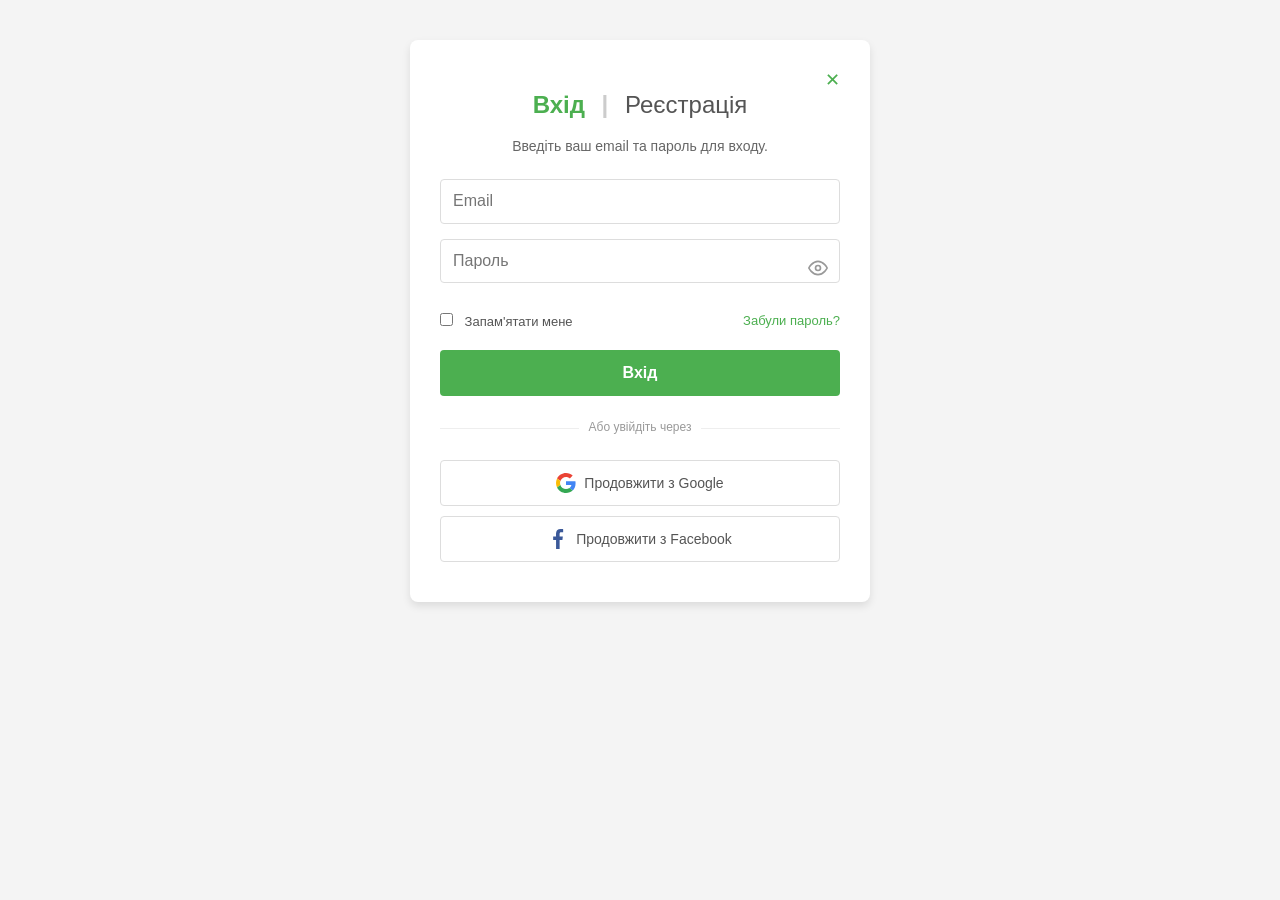
==== login.html @ d3062a0c "add css reset in all files" ====
<!doctype html>
<html lang="uk">
  <head>
    <meta charset="UTF-8" />
    <title>Логін - GREENSHOP</title>
    <link rel="stylesheet" href="css/reset.css" />
    <link rel="stylesheet" href="css/styles.css" />
  </head>
  <body class="auth-page">
    <div class="auth-container">
      <div class="close-btn-wrapper">
        <a href="index.html" class="close-btn">✕</a>
      </div>

      <h2 class="auth-title">
        <span class="active-tab">Вхід</span>
        <span class="tab-separator">|</span>
        <a href="registration.html" class="auth-link">Реєстрація</a>
      </h2>

      <p class="auth-subtitle">Введіть ваш email та пароль для входу.</p>

      <form action="#" method="POST">
        <input
          type="email"
          name="email"
          placeholder="Email"
          required
          class="form-input"
        />

        <div class="password-wrapper">
          <input
            type="password"
            name="password"
            placeholder="Пароль"
            required
            class="form-input password-input"
          />
          <span onclick="togglePassword(this)" class="password-toggle">
            <svg
              class="eye-open"
              style="display: block"
              width="20"
              height="20"
              viewBox="0 0 24 24"
              fill="none"
              stroke="currentColor"
              stroke-width="2"
              stroke-linecap="round"
              stroke-linejoin="round"
            >
              <path d="M1 12s4-8 11-8 11 8 11 8-4 8-11 8-11-8-11-8z"></path>
              <circle cx="12" cy="12" r="3"></circle>
            </svg>
            <svg
              class="eye-closed"
              style="display: none"
              width="20"
              height="20"
              viewBox="0 0 24 24"
              fill="none"
              stroke="currentColor"
              stroke-width="2"
              stroke-linecap="round"
              stroke-linejoin="round"
            >
              <path
                d="M17.94 17.94A10.07 10.07 0 0 1 12 20c-7 0-11-8-11-8a18.45 18.45 0 0 1 5.06-5.94M9.9 4.24A9.12 9.12 0 0 1 12 4c7 0 11 8 11 8a18.5 18.5 0 0 1-2.16 3.19m-6.72-1.07a3 3 0 1 1-4.24-4.24"
              ></path>
              <line x1="1" y1="1" x2="23" y2="23"></line>
            </svg>
          </span>
        </div>

        <div class="form-options">
          <label class="checkbox-label">
            <input type="checkbox" name="remember" class="checkbox-input" />
            Запам'ятати мене
          </label>
          <a href="reset.html" class="link-green">Забули пароль?</a>
        </div>

        <button type="submit" class="submit-btn">Вхід</button>
      </form>

      <div class="divider">
        <hr />
        <span>Або увійдіть через</span>
      </div>

      <button class="social-btn">
        <svg
          width="20"
          height="20"
          viewBox="0 0 48 48"
          xmlns="http://www.w3.org/2000/svg"
        >
          <path
            fill="#EA4335"
            d="M24 9.5c3.54 0 6.71 1.22 9.21 3.6l6.85-6.85C35.9 2.38 30.47 0 24 0 14.62 0 6.51 5.38 2.56 13.22l7.98 6.19C12.43 13.72 17.74 9.5 24 9.5z"
          />
          <path
            fill="#4285F4"
            d="M46.98 24.55c0-1.57-.15-3.09-.38-4.55H24v9.02h12.94c-.58 2.96-2.26 5.48-4.78 7.18l7.73 6c4.51-4.18 7.09-10.36 7.09-17.65z"
          />
          <path
            fill="#FBBC05"
            d="M10.53 28.59c-.48-1.45-.76-2.99-.76-4.59s.27-3.14.76-4.59l-7.98-6.19C.92 16.46 0 20.12 0 24c0 3.88.92 7.54 2.56 10.78l7.97-6.19z"
          />
          <path
            fill="#34A853"
            d="M24 48c6.48 0 11.93-2.13 15.89-5.81l-7.73-6c-2.15 1.45-4.92 2.3-8.16 2.3-6.26 0-11.57-4.22-13.47-9.91l-7.98 6.19C6.51 42.62 14.62 48 24 48z"
          />
        </svg>
        Продовжити з Google
      </button>

      <button class="social-btn">
        <svg
          width="20"
          height="20"
          viewBox="0 0 20 20"
          fill="none"
          xmlns="http://www.w3.org/2000/svg"
        >
          <path
            d="M13.3309 3.32083H15.1567V0.140833C14.8417 0.0975 13.7584 0 12.4967 0C6.72006 0 8.29172 6.54167 8.06172 7.5H5.15589V11.055H8.06089V20H11.6226V11.0558H14.4101L14.8526 7.50083H11.6217C11.7784 5.1475 10.9876 3.32083 13.3309 3.32083Z"
            fill="#3B5999"
          />
        </svg>
        Продовжити з Facebook
      </button>
    </div>

    <script>
      function togglePassword(iconSpan) {
        const input = iconSpan.previousElementSibling;
        const eyeOpen = iconSpan.querySelector(".eye-open");
        const eyeClosed = iconSpan.querySelector(".eye-closed");

        if (input.type === "password") {
          input.type = "text";
          eyeOpen.style.display = "none";
          eyeClosed.style.display = "block";
        } else {
          input.type = "password";
          eyeOpen.style.display = "block";
          eyeClosed.style.display = "none";
        }
      }
    </script>
  </body>
</html>
---- css/styles.css ----
body {
  margin: 0;
  font-family: Arial, sans-serif;
}

body.home-page {
  background-color: #ffffff;
}

body.auth-page {
  background-color: #f4f4f4;
  padding: 40px;
}

.header {
  display: flex;
  justify-content: space-between;
  align-items: center;
  padding: 20px 40px;
  border-bottom: 1px solid #eaeaea;
  max-width: 1200px;
  margin: 0 auto;
}

.logo {
  display: flex;
  align-items: center;
  color: #4caf50;
  font-weight: bold;
  font-size: 24px;
  text-decoration: none;
  letter-spacing: 1px;
}

.logo svg {
  margin-right: 8px;
}

.btn-login-header {
  display: flex;
  align-items: center;
  background-color: #4caf50;
  color: white;
  text-decoration: none;
  padding: 10px 20px;
  border-radius: 6px;
  font-size: 16px;
  font-weight: bold;
}

.btn-login-header svg {
  margin-right: 8px;
}

.main-content {
  padding: 40px;
  text-align: center;
  color: #666;
}

.auth-container {
  background-color: white;
  max-width: 400px;
  margin: 0 auto;
  padding: 30px;
  border-radius: 8px;
  box-shadow: 0 4px 8px rgba(0, 0, 0, 0.1);
}

.close-btn-wrapper {
  text-align: right;
}

.close-btn {
  cursor: pointer;
  color: #4caf50;
  font-size: 18px;
  text-decoration: none;
}

.auth-title {
  text-align: center;
  margin-top: 0;
}

.auth-title.reset-title {
  color: #333;
}

.active-tab {
  color: #4caf50;
}

.tab-separator {
  color: #ccc;
  margin: 0 10px;
}

.auth-link {
  color: #555;
  text-decoration: none;
  font-weight: normal;
}

.auth-subtitle {
  text-align: center;
  color: #666;
  font-size: 14px;
  margin-bottom: 25px;
}

.form-input {
  width: 100%;
  padding: 12px;
  margin-bottom: 15px;
  border: 1px solid #ddd;
  border-radius: 4px;
  box-sizing: border-box;
}

.form-input.mb-20 {
  margin-bottom: 20px;
}

.password-wrapper {
  position: relative;
  margin-bottom: 15px;
}

.password-input {
  padding-right: 40px;
}

.password-toggle {
  position: absolute;
  right: 12px;
  top: 50%;
  transform: translateY(-50%);
  cursor: pointer;
  color: #999;
  display: flex;
  align-items: center;
}

.form-options {
  margin-bottom: 20px;
  font-size: 13px;
  display: flex;
  justify-content: space-between;
  align-items: center;
}

.form-options.left-align {
  justify-content: flex-start;
}

.checkbox-label {
  cursor: pointer;
  color: #555;
}

.checkbox-input {
  margin-right: 8px;
}

.link-green {
  color: #4caf50;
  text-decoration: none;
}

.submit-btn {
  background-color: #4caf50;
  color: white;
  width: 100%;
  padding: 14px;
  border: none;
  border-radius: 4px;
  cursor: pointer;
  font-size: 16px;
  font-weight: bold;
}

.submit-btn.mb-20 {
  margin-bottom: 20px;
}

.divider {
  text-align: center;
  color: #999;
  font-size: 12px;
  margin: 25px 0;
  position: relative;
}

.divider hr {
  border: none;
  border-top: 1px solid #eee;
  margin: 0;
  position: absolute;
  top: 50%;
  width: 100%;
  z-index: 1;
}

.divider span {
  background-color: white;
  padding: 0 10px;
  position: relative;
  z-index: 2;
}

.social-btn {
  width: 100%;
  padding: 12px;
  margin-bottom: 10px;
  border: 1px solid #ddd;
  background-color: white;
  border-radius: 4px;
  cursor: pointer;
  color: #555;
  font-size: 14px;
  display: flex;
  align-items: center;
  justify-content: center;
}

.social-btn svg {
  margin-right: 8px;
}

.back-link-wrapper {
  text-align: center;
}

.back-link {
  color: #555;
  text-decoration: none;
  font-size: 14px;
}
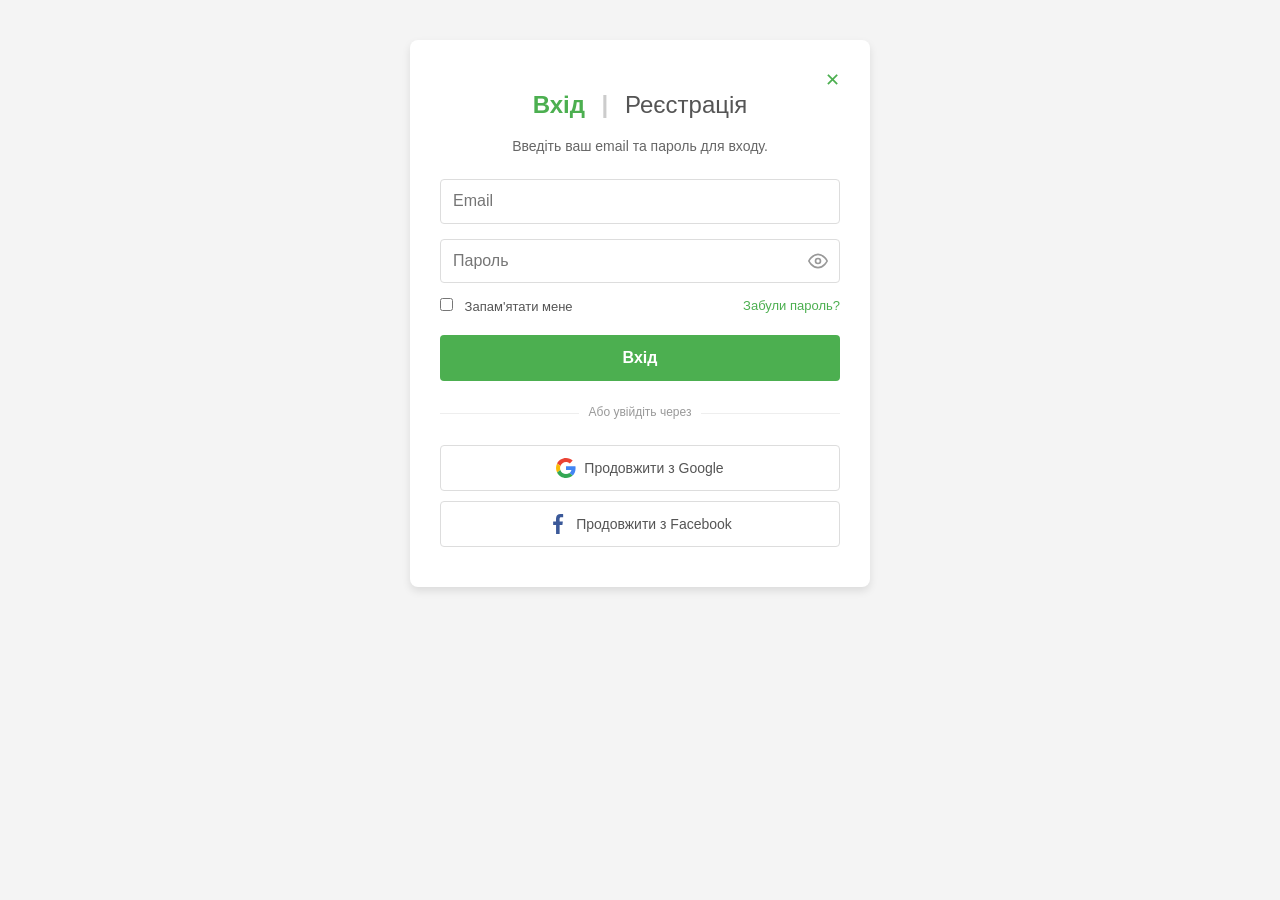
==== commit 5a877f2f: "add favicon" ====
--- a/login.html
+++ b/login.html
@@ -3,6 +3,7 @@
   <head>
     <meta charset="UTF-8" />
     <title>Логін - GREENSHOP</title>
+    <link rel="icon" type="image/svg+xml" href="images/favicon.svg" />
     <link rel="stylesheet" href="css/reset.css" />
     <link rel="stylesheet" href="css/styles.css" />
   </head>
--- a/css/styles.css
+++ b/css/styles.css
@@ -129,6 +129,7 @@
 
 .password-input {
   padding-right: 40px;
+  margin-bottom: 0;
 }
 
 .password-toggle {
@@ -140,6 +141,7 @@
   color: #999;
   display: flex;
   align-items: center;
+  user-select: none;
 }
 
 .form-options {
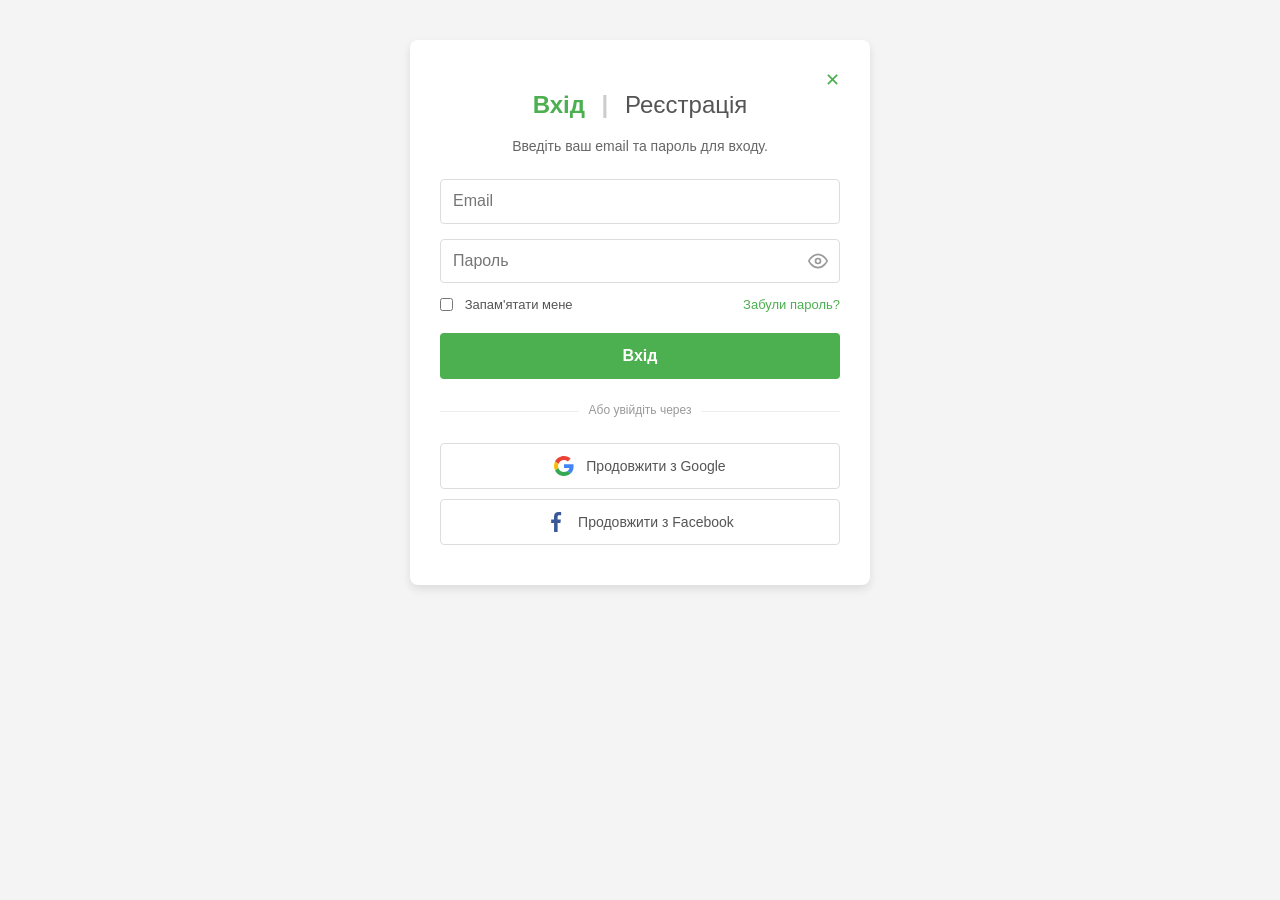
==== commit ab463ee5: "final version hwinline" ====
--- a/login.html
+++ b/login.html
@@ -41,7 +41,7 @@
           <span onclick="togglePassword(this)" class="password-toggle">
             <svg
               class="eye-open"
-              style="display: block"
+              style="display: inline-block"
               width="20"
               height="20"
               viewBox="0 0 24 24"
@@ -77,7 +77,7 @@
         <div class="form-options">
           <label class="checkbox-label">
             <input type="checkbox" name="remember" class="checkbox-input" />
-            Запам'ятати мене
+            <span class="checkbox-text">Запам'ятати мене</span>
           </label>
           <a href="reset.html" class="link-green">Забули пароль?</a>
         </div>
@@ -114,7 +114,7 @@
             d="M24 48c6.48 0 11.93-2.13 15.89-5.81l-7.73-6c-2.15 1.45-4.92 2.3-8.16 2.3-6.26 0-11.57-4.22-13.47-9.91l-7.98 6.19C6.51 42.62 14.62 48 24 48z"
           />
         </svg>
-        Продовжити з Google
+        <span class="social-text">Продовжити з Google</span>
       </button>
 
       <button class="social-btn">
@@ -130,7 +130,7 @@
             fill="#3B5999"
           />
         </svg>
-        Продовжити з Facebook
+        <span class="social-text">Продовжити з Facebook</span>
       </button>
     </div>
 
@@ -143,10 +143,10 @@
         if (input.type === "password") {
           input.type = "text";
           eyeOpen.style.display = "none";
-          eyeClosed.style.display = "block";
+          eyeClosed.style.display = "inline-block";
         } else {
           input.type = "password";
-          eyeOpen.style.display = "block";
+          eyeOpen.style.display = "inline-block";
           eyeClosed.style.display = "none";
         }
       }
--- a/css/styles.css
+++ b/css/styles.css
@@ -1,6 +1,6 @@
 body {
   margin: 0;
-  font-family: Arial, sans-serif;
+  font-family: 'Arial', sans-serif;
 }
 
 body.home-page {
@@ -12,50 +12,181 @@
   padding: 40px;
 }
 
-.header {
-  display: flex;
-  justify-content: space-between;
-  align-items: center;
-  padding: 20px 40px;
-  border-bottom: 1px solid #eaeaea;
+.text-green {
+  color: #4CAF50;
+}
+
+.container {
   max-width: 1200px;
   margin: 0 auto;
+  padding: 0 15px;
+  box-sizing: border-box;
+}
+
+.header {
+  border-bottom: 1px solid #eaeaea;
+}
+
+.header-content {
+  font-size: 0;
+  padding: 20px 0 0 0;
+}
+
+.header-logo,
+.header-nav,
+.header-actions {
+  display: inline-block;
+  vertical-align: middle;
+  font-size: 16px;
+  box-sizing: border-box;
+}
+
+.header-logo {
+  width: 25%;
+}
+
+.header-nav {
+  width: 50%;
+  text-align: center;
+}
+
+.header-actions {
+  width: 25%;
+  text-align: right;
 }
 
 .logo {
-  display: flex;
-  align-items: center;
-  color: #4caf50;
+  display: inline-block;
+  color: #4CAF50;
   font-weight: bold;
-  font-size: 24px;
+  font-size: 20px;
   text-decoration: none;
   letter-spacing: 1px;
 }
 
+.logo svg,
+.logo-text {
+  display: inline-block;
+  vertical-align: middle;
+}
+
 .logo svg {
-  margin-right: 8px;
+  margin-right: 5px;
+}
+
+.nav-link {
+  display: inline-block;
+  color: #333;
+  text-decoration: none;
+  margin: 0 20px;
+  padding-bottom: 25px;
+  font-size: 16px;
+  font-weight: 600;
+  border-bottom: 3px solid transparent;
+}
+
+.nav-link.active {
+  border-bottom-color: #4CAF50;
+}
+
+.nav-link:hover {
+  color: #4CAF50;
 }
 
 .btn-login-header {
-  display: flex;
-  align-items: center;
-  background-color: #4caf50;
+  display: inline-block;
+  background-color: #4CAF50;
   color: white;
   text-decoration: none;
-  padding: 10px 20px;
+  padding: 10px 18px;
   border-radius: 6px;
   font-size: 16px;
   font-weight: bold;
+  margin-bottom: 20px;
+}
+
+.btn-login-header svg,
+.btn-login-header .btn-text {
+  display: inline-block;
+  vertical-align: middle;
 }
 
 .btn-login-header svg {
-  margin-right: 8px;
-}
-
-.main-content {
-  padding: 40px;
-  text-align: center;
-  color: #666;
+  margin-right: 6px;
+}
+
+.hero {
+  padding: 15px 0 60px 0;
+}
+
+.hero-wrapper {
+  background-color: rgba(245, 245, 245, 0.5);
+  padding: 60px 40px;
+  font-size: 0;
+  border-radius: 2px;
+}
+
+.hero-text-block,
+.hero-image-block {
+  display: inline-block;
+  vertical-align: middle;
+  font-size: 16px;
+  box-sizing: border-box;
+}
+
+.hero-text-block {
+  width: 55%;
+  padding-right: 40px;
+}
+
+.hero-image-block {
+  width: 45%;
+  text-align: right;
+}
+
+.hero-subtitle {
+  font-size: 14px;
+  color: #333;
+  font-weight: bold;
+  letter-spacing: 1px;
+  margin-top: 0;
+  margin-bottom: 10px;
+}
+
+.hero-title {
+  font-size: 60px;
+  line-height: 1.1;
+  color: #333;
+  font-weight: 900;
+  margin-top: 0;
+  margin-bottom: 15px;
+  text-transform: uppercase;
+}
+
+.hero-desc {
+  color: #727272;
+  font-size: 14px;
+  line-height: 1.7;
+  margin-bottom: 35px;
+  max-width: 90%;
+}
+
+.btn-primary {
+  display: inline-block;
+  background-color: #4CAF50;
+  color: white;
+  text-decoration: none;
+  padding: 12px 25px;
+  border-radius: 6px;
+  font-weight: bold;
+  font-size: 14px;
+  text-transform: uppercase;
+}
+
+.hero-img-element {
+  max-width: 100%;
+  height: auto;
+  display: block;
 }
 
 .auth-container {
@@ -139,21 +270,39 @@
   transform: translateY(-50%);
   cursor: pointer;
   color: #999;
-  display: flex;
-  align-items: center;
   user-select: none;
+  font-size: 0;
+}
+
+.password-toggle svg {
+  display: inline-block;
+  vertical-align: middle;
 }
 
 .form-options {
   margin-bottom: 20px;
+  font-size: 0;
+}
+
+.form-options>* {
+  display: inline-block;
+  vertical-align: middle;
   font-size: 13px;
-  display: flex;
-  justify-content: space-between;
-  align-items: center;
-}
-
-.form-options.left-align {
-  justify-content: flex-start;
+}
+
+.form-options .checkbox-label {
+  width: 50%;
+  text-align: left;
+}
+
+.form-options .link-green {
+  width: 50%;
+  text-align: right;
+}
+
+.form-options.left-align .checkbox-label {
+  width: 100%;
+  text-align: left;
 }
 
 .checkbox-label {
@@ -161,8 +310,15 @@
   color: #555;
 }
 
+.checkbox-input,
+.checkbox-text {
+  display: inline-block;
+  vertical-align: middle;
+}
+
 .checkbox-input {
   margin-right: 8px;
+  margin-top: -2px;
 }
 
 .link-green {
@@ -221,9 +377,13 @@
   cursor: pointer;
   color: #555;
   font-size: 14px;
-  display: flex;
-  align-items: center;
-  justify-content: center;
+  text-align: center;
+}
+
+.social-btn svg,
+.social-text {
+  display: inline-block;
+  vertical-align: middle;
 }
 
 .social-btn svg {
@@ -238,5 +398,4 @@
   color: #555;
   text-decoration: none;
   font-size: 14px;
-}
-
+}
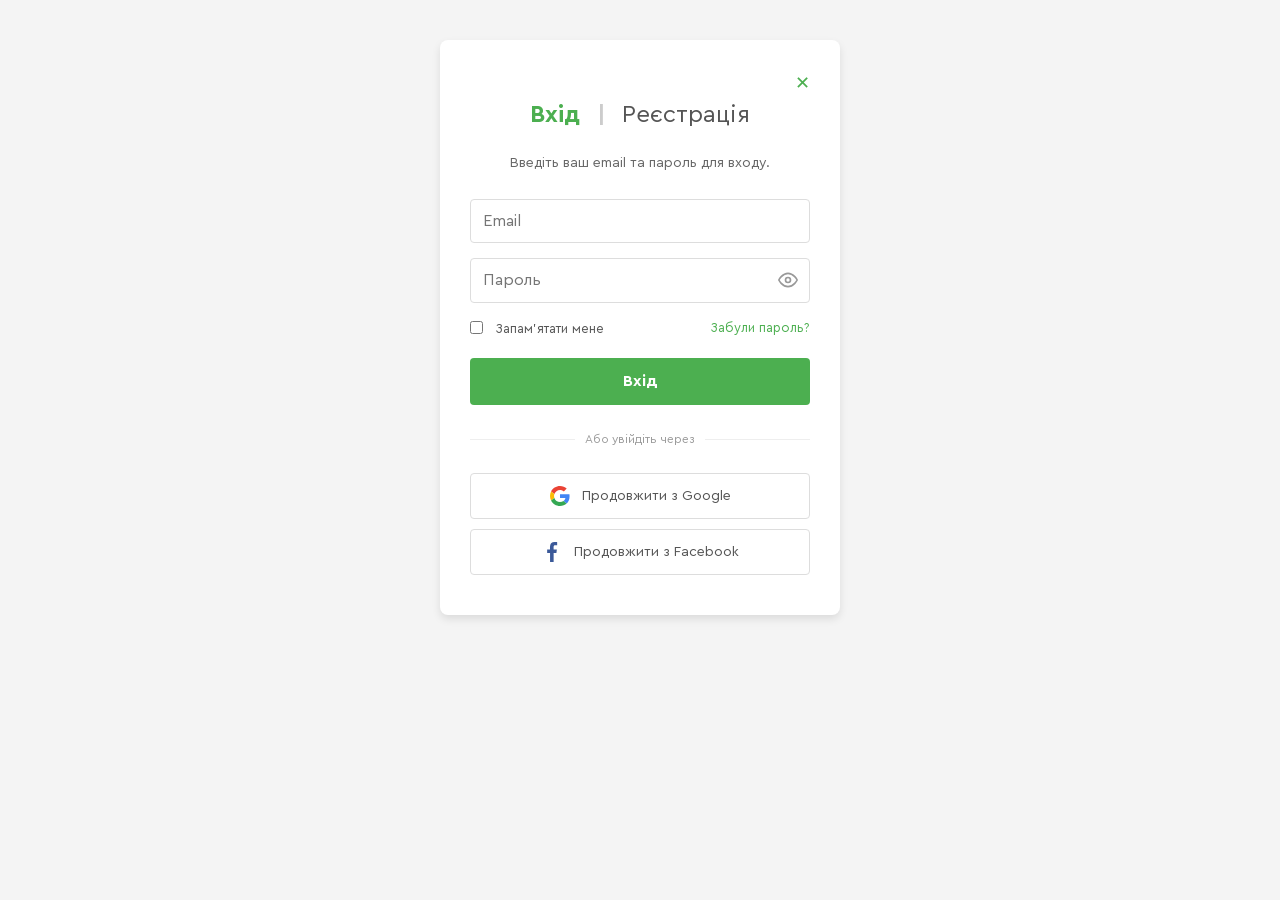
==== commit deef608e: "добавил спрайт всех иконок,переделал index,login,registration с учётом спрайтов,поправил styles.css," ====
--- a/login.html
+++ b/login.html
@@ -21,7 +21,14 @@
 
       <p class="auth-subtitle">Введіть ваш email та пароль для входу.</p>
 
-      <form action="#" method="POST">
+      <form
+        action="index.html"
+        method="POST"
+        onsubmit="
+          window.location.href = 'index.html';
+          return false;
+        "
+      >
         <input
           type="email"
           name="email"
@@ -44,32 +51,16 @@
               style="display: inline-block"
               width="20"
               height="20"
-              viewBox="0 0 24 24"
-              fill="none"
-              stroke="currentColor"
-              stroke-width="2"
-              stroke-linecap="round"
-              stroke-linejoin="round"
             >
-              <path d="M1 12s4-8 11-8 11 8 11 8-4 8-11 8-11-8-11-8z"></path>
-              <circle cx="12" cy="12" r="3"></circle>
+              <use href="images/sprite.svg#icon-eye-open"></use>
             </svg>
             <svg
               class="eye-closed"
               style="display: none"
               width="20"
               height="20"
-              viewBox="0 0 24 24"
-              fill="none"
-              stroke="currentColor"
-              stroke-width="2"
-              stroke-linecap="round"
-              stroke-linejoin="round"
             >
-              <path
-                d="M17.94 17.94A10.07 10.07 0 0 1 12 20c-7 0-11-8-11-8a18.45 18.45 0 0 1 5.06-5.94M9.9 4.24A9.12 9.12 0 0 1 12 4c7 0 11 8 11 8a18.5 18.5 0 0 1-2.16 3.19m-6.72-1.07a3 3 0 1 1-4.24-4.24"
-              ></path>
-              <line x1="1" y1="1" x2="23" y2="23"></line>
+              <use href="images/sprite.svg#icon-eye-closed"></use>
             </svg>
           </span>
         </div>
@@ -91,44 +82,15 @@
       </div>
 
       <button class="social-btn">
-        <svg
-          width="20"
-          height="20"
-          viewBox="0 0 48 48"
-          xmlns="http://www.w3.org/2000/svg"
-        >
-          <path
-            fill="#EA4335"
-            d="M24 9.5c3.54 0 6.71 1.22 9.21 3.6l6.85-6.85C35.9 2.38 30.47 0 24 0 14.62 0 6.51 5.38 2.56 13.22l7.98 6.19C12.43 13.72 17.74 9.5 24 9.5z"
-          />
-          <path
-            fill="#4285F4"
-            d="M46.98 24.55c0-1.57-.15-3.09-.38-4.55H24v9.02h12.94c-.58 2.96-2.26 5.48-4.78 7.18l7.73 6c4.51-4.18 7.09-10.36 7.09-17.65z"
-          />
-          <path
-            fill="#FBBC05"
-            d="M10.53 28.59c-.48-1.45-.76-2.99-.76-4.59s.27-3.14.76-4.59l-7.98-6.19C.92 16.46 0 20.12 0 24c0 3.88.92 7.54 2.56 10.78l7.97-6.19z"
-          />
-          <path
-            fill="#34A853"
-            d="M24 48c6.48 0 11.93-2.13 15.89-5.81l-7.73-6c-2.15 1.45-4.92 2.3-8.16 2.3-6.26 0-11.57-4.22-13.47-9.91l-7.98 6.19C6.51 42.62 14.62 48 24 48z"
-          />
+        <svg width="20" height="20">
+          <use href="images/sprite.svg#icon-google"></use>
         </svg>
         <span class="social-text">Продовжити з Google</span>
       </button>
 
       <button class="social-btn">
-        <svg
-          width="20"
-          height="20"
-          viewBox="0 0 20 20"
-          fill="none"
-          xmlns="http://www.w3.org/2000/svg"
-        >
-          <path
-            d="M13.3309 3.32083H15.1567V0.140833C14.8417 0.0975 13.7584 0 12.4967 0C6.72006 0 8.29172 6.54167 8.06172 7.5H5.15589V11.055H8.06089V20H11.6226V11.0558H14.4101L14.8526 7.50083H11.6217C11.7784 5.1475 10.9876 3.32083 13.3309 3.32083Z"
-            fill="#3B5999"
-          />
+        <svg class="fb-blue" width="20" height="20">
+          <use href="images/sprite.svg#icon-facebook-login"></use>
         </svg>
         <span class="social-text">Продовжити з Facebook</span>
       </button>
--- a/css/styles.css
+++ b/css/styles.css
@@ -1,108 +1,172 @@
+@font-face {
+  font-family: "Cera Pro";
+  src:
+    url("../fonts/CeraPro-Regular.woff2") format("woff2"),
+    url("../fonts/CeraPro-Regular.woff") format("woff"),
+    url("../fonts/CeraPro-Regular.ttf") format("truetype");
+  font-weight: 400;
+  font-style: normal;
+}
+
+@font-face {
+  font-family: "Cera Pro";
+  src:
+    url("../fonts/CeraPro-Bold.woff2") format("woff2"),
+    url("../fonts/CeraPro-Bold.woff") format("woff"),
+    url("../fonts/CeraPro-Bold.ttf") format("truetype");
+  font-weight: 700;
+  font-style: normal;
+}
+
+@font-face {
+  font-family: "Cera Pro";
+  src:
+    url("../fonts/CeraPro-Medium.woff2") format("woff2"),
+    url("../fonts/CeraPro-Medium.woff") format("woff"),
+    url("../fonts/CeraPro-Medium.ttf") format("truetype");
+  font-weight: 500;
+  font-style: normal;
+}
+
+@font-face {
+  font-family: "Cera Pro";
+  src:
+    url("../fonts/CeraPro-Black.woff2") format("woff2"),
+    url("../fonts/CeraPro-Black.woff") format("woff"),
+    url("../fonts/CeraPro-Black.ttf") format("truetype");
+  font-weight: 900;
+  font-style: normal;
+}
+
+html {
+  scroll-behavior: smooth;
+}
+
 body {
   margin: 0;
-  font-family: 'Arial', sans-serif;
-}
-
-body.home-page {
+  font-family: "Cera Pro", "Arial", sans-serif;
+  font-size: 16px;
+  line-height: 1.5;
+}
+
+input,
+button,
+select {
+  font-family: inherit;
+}
+.home-page {
   background-color: #ffffff;
 }
 
-body.auth-page {
+.auth-page {
   background-color: #f4f4f4;
   padding: 40px;
 }
 
 .text-green {
-  color: #4CAF50;
+  color: #4caf50;
 }
 
 .container {
   max-width: 1200px;
   margin: 0 auto;
   padding: 0 15px;
-  box-sizing: border-box;
 }
 
 .header {
-  border-bottom: 1px solid #eaeaea;
-}
-
-.header-content {
-  font-size: 0;
-  padding: 20px 0 0 0;
-}
-
-.header-logo,
-.header-nav,
+  border-bottom: 0.3px solid rgba(70, 163, 88, 0.5);
+  padding-top: 18px;
+}
+
+.header .container {
+  display: flex;
+  align-items: center;
+  justify-content: space-between;
+}
+
+.header-logo {
+  width: 150px;
+  text-align: left;
+}
+
+.header-nav {
+  flex-grow: 1;
+}
+
+.header-menu {
+  display: flex;
+  align-items: center;
+  justify-content: center;
+  list-style: none;
+  padding: 0;
+  margin: 0;
+}
+
 .header-actions {
+  width: 100px;
+  text-align: right;
+}
+
+.logo {
+  line-height: 1;
+}
+
+.logo-img {
+  display: block;
+  width: 150px;
+  height: 34.3px;
+}
+
+.nav-link {
+  padding: 25px 0;
+  margin: 0 15px;
+  color: rgba(61, 61, 61, 1);
+  text-decoration: none;
+  border-bottom: 3px solid transparent;
+  transition: all 0.3s ease;
+  display: inline-flex;
+  flex-direction: column;
+  align-items: center;
+}
+
+.nav-link::after {
+  content: attr(data-text);
+  font-weight: 700;
+  height: 0;
+  visibility: hidden;
+  overflow: hidden;
+  user-select: none;
+  pointer-events: none;
+}
+
+.nav-link.active,
+.nav-link:hover,
+.nav-item-dropdown:hover .nav-link {
+  color: rgba(61, 61, 61, 1);
+  font-weight: 700;
+  border-bottom-color: #4caf50;
+}
+
+.btn-login-header {
   display: inline-block;
   vertical-align: middle;
-  font-size: 16px;
-  box-sizing: border-box;
-}
-
-.header-logo {
-  width: 25%;
-}
-
-.header-nav {
-  width: 50%;
+  background-color: #4caf50;
+  color: white;
+  text-decoration: none;
+  width: 100px;
+  height: 35px;
+  padding: 0;
+  line-height: 35px;
   text-align: center;
-}
-
-.header-actions {
-  width: 25%;
-  text-align: right;
-}
-
-.logo {
-  display: inline-block;
-  color: #4CAF50;
-  font-weight: bold;
-  font-size: 20px;
-  text-decoration: none;
-  letter-spacing: 1px;
-}
-
-.logo svg,
-.logo-text {
-  display: inline-block;
-  vertical-align: middle;
-}
-
-.logo svg {
-  margin-right: 5px;
-}
-
-.nav-link {
-  display: inline-block;
-  color: #333;
-  text-decoration: none;
-  margin: 0 20px;
-  padding-bottom: 25px;
-  font-size: 16px;
-  font-weight: 600;
-  border-bottom: 3px solid transparent;
-}
-
-.nav-link.active {
-  border-bottom-color: #4CAF50;
-}
-
-.nav-link:hover {
-  color: #4CAF50;
-}
-
-.btn-login-header {
-  display: inline-block;
-  background-color: #4CAF50;
-  color: white;
-  text-decoration: none;
-  padding: 10px 18px;
   border-radius: 6px;
   font-size: 16px;
   font-weight: bold;
-  margin-bottom: 20px;
+  margin-bottom: 0;
+  transition: background-color 0.3s ease;
+}
+
+.btn-login-header:hover {
+  background-color: #3d8b4a;
 }
 
 .btn-login-header svg,
@@ -122,16 +186,10 @@
 .hero-wrapper {
   background-color: rgba(245, 245, 245, 0.5);
   padding: 60px 40px;
-  font-size: 0;
   border-radius: 2px;
-}
-
-.hero-text-block,
-.hero-image-block {
-  display: inline-block;
-  vertical-align: middle;
-  font-size: 16px;
-  box-sizing: border-box;
+  display: flex;
+  align-items: center;
+  justify-content: space-between;
 }
 
 .hero-text-block {
@@ -146,46 +204,49 @@
 
 .hero-subtitle {
   font-size: 14px;
-  color: #333;
-  font-weight: bold;
-  letter-spacing: 1px;
-  margin-top: 0;
-  margin-bottom: 10px;
+  font-weight: 500;
+  color: rgba(61, 61, 61, 1);
+  letter-spacing: 0.1em;
+  text-transform: uppercase;
+  margin-bottom: 7px;
 }
 
 .hero-title {
-  font-size: 60px;
-  line-height: 1.1;
-  color: #333;
+  font-size: 70px;
+  line-height: 70px;
+  color: #3d3d3d;
   font-weight: 900;
   margin-top: 0;
-  margin-bottom: 15px;
+  margin-bottom: 5px;
   text-transform: uppercase;
 }
 
 .hero-desc {
-  color: #727272;
-  font-size: 14px;
-  line-height: 1.7;
-  margin-bottom: 35px;
-  max-width: 90%;
+  color: rgba(114, 114, 114, 1);
+  font-size: 14px;
+  line-height: 24px;
+  margin-bottom: 38px;
+  max-width: 557px;
 }
 
 .btn-primary {
   display: inline-block;
-  background-color: #4CAF50;
+  background-color: #4caf50;
   color: white;
   text-decoration: none;
-  padding: 12px 25px;
+  padding: 10px 27px;
   border-radius: 6px;
-  font-weight: bold;
-  font-size: 14px;
+  font-weight: 700;
+  font-size: 16px;
   text-transform: uppercase;
+  transition: background-color 0.3s ease;
+}
+
+.btn-primary:hover {
+  background-color: #3d8b4a;
 }
 
 .hero-img-element {
-  max-width: 100%;
-  height: auto;
   display: block;
 }
 
@@ -246,7 +307,6 @@
   margin-bottom: 15px;
   border: 1px solid #ddd;
   border-radius: 4px;
-  box-sizing: border-box;
 }
 
 .form-input.mb-20 {
@@ -284,7 +344,7 @@
   font-size: 0;
 }
 
-.form-options>* {
+.form-options > * {
   display: inline-block;
   vertical-align: middle;
   font-size: 13px;
@@ -308,6 +368,7 @@
 .checkbox-label {
   cursor: pointer;
   color: #555;
+  user-select: none;
 }
 
 .checkbox-input,
@@ -398,4 +459,856 @@
   color: #555;
   text-decoration: none;
   font-size: 14px;
-}+}
+
+.shop {
+  padding: 40px 0 80px;
+}
+
+.shop .container {
+  display: flex;
+  justify-content: space-between;
+}
+
+.sidebar {
+  width: 25%;
+  padding-right: 30px;
+}
+
+.shop-content {
+  width: 75%;
+}
+
+.categories-block {
+  background-color: rgba(251, 251, 251, 1);
+  padding: 15px 20px;
+  margin-bottom: 30px;
+}
+
+.categories-title {
+  font-size: 18px;
+  line-height: 16px;
+  color: rgba(61, 61, 61, 1);
+  margin-top: 0;
+  margin-bottom: 20px;
+}
+
+.categories-list {
+  list-style: none;
+  padding: 0;
+  margin: 0;
+}
+
+.category-link {
+  font-size: 15px;
+  line-height: 40px;
+  color: rgba(61, 61, 61, 1);
+  text-decoration: none;
+  display: block;
+  transition:
+    color 0.3s ease,
+    font-weight 0.3s ease;
+}
+
+.category-link.active {
+  font-weight: 700;
+  color: rgba(70, 163, 88, 1);
+}
+
+.category-link:hover {
+  color: rgba(70, 163, 88, 1);
+}
+
+.banner-img {
+  display: block;
+}
+
+.sale-banner {
+  display: block;
+  text-align: center;
+  margin-top: 30px;
+  margin-bottom: 20px;
+  transition: transform 0.3s ease;
+}
+
+.sale-banner:hover {
+  transform: scale(1.03);
+}
+
+.shop-header {
+  margin-bottom: 30px;
+  display: flex;
+  align-items: center;
+  justify-content: space-between;
+}
+
+.shop-tabs {
+  display: flex;
+  align-items: center;
+  gap: 30px;
+  list-style: none;
+  padding: 0;
+  margin: 0;
+}
+
+.tab-link {
+  font-size: 15px;
+  color: rgba(61, 61, 61, 1);
+  text-decoration: none;
+  padding-bottom: 5px;
+  transition: color 0.3s ease;
+}
+
+.tab-link.active {
+  font-weight: 700;
+  color: rgba(70, 163, 88, 1);
+  border-bottom: 2px solid rgba(70, 163, 88, 1);
+}
+
+.tab-link:hover {
+  color: rgba(70, 163, 88, 1);
+}
+
+.shop-sort {
+  font-size: 15px;
+  color: rgba(61, 61, 61, 1);
+}
+
+.sort-select {
+  border: none;
+  background: transparent;
+  font-size: 15px;
+  color: rgba(61, 61, 61, 1);
+  cursor: pointer;
+  outline: none;
+}
+
+.products-grid {
+  display: flex;
+  flex-wrap: wrap;
+  gap: 40px 3.5%;
+}
+
+.product-card {
+  width: 31%;
+  background-color: #fff;
+  position: relative;
+  padding-bottom: 20px;
+}
+
+.product-card::before {
+  content: "";
+  position: absolute;
+  top: 0;
+  left: 0;
+  width: 100%;
+  height: 2px;
+  background-color: rgba(70, 163, 88, 1);
+  opacity: 0;
+  transition: opacity 0.3s ease;
+  z-index: 2;
+}
+
+.product-card:hover::before {
+  opacity: 1;
+}
+
+.product-image {
+  position: relative;
+  background-color: rgba(251, 251, 251, 1);
+  padding: 20px;
+  border-radius: 4px;
+}
+
+.product-image img {
+  width: 100%;
+  display: block;
+}
+
+.product-title {
+  font-weight: 400;
+  font-size: 16px;
+  color: #3d3d3d;
+  margin: 15px 0 5px 0;
+}
+
+.product-price {
+  font-weight: 700;
+  font-size: 18px;
+  color: rgba(70, 163, 88, 1);
+  margin: 0;
+}
+
+.product-actions {
+  position: absolute;
+  bottom: 2px;
+  left: 50%;
+  transform: translateX(-50%);
+  display: flex;
+  gap: 10px;
+  opacity: 0;
+  transition: opacity 0.3s ease;
+  z-index: 10;
+  margin: 0;
+  padding: 0;
+  list-style: none;
+}
+
+.product-card:hover .product-actions {
+  opacity: 1;
+}
+
+.action-btn {
+  width: 35px;
+  height: 35px;
+  background-color: transparent;
+  border-radius: 4px;
+  display: flex;
+  align-items: center;
+  justify-content: center;
+  text-decoration: none;
+  transition: background-color 0.3s ease;
+}
+
+.action-icon {
+  width: 20px;
+  height: 20px;
+  background-color: rgba(61, 61, 61, 1);
+  -webkit-mask-size: contain;
+  -webkit-mask-repeat: no-repeat;
+  -webkit-mask-position: center;
+  mask-size: contain;
+  mask-repeat: no-repeat;
+  mask-position: center;
+  transition: background-color 0.3s ease;
+}
+
+.basket .action-icon {
+  -webkit-mask-image: url("../images/shopbasket.png");
+  mask-image: url("../images/shopbasket.png");
+}
+
+.favorite .action-icon {
+  -webkit-mask-image: url("../images/favorite.png");
+  mask-image: url("../images/favorite.png");
+}
+
+.search .action-icon {
+  -webkit-mask-image: url("../images/search.png");
+  mask-image: url("../images/search.png");
+}
+
+.action-btn:hover .action-icon {
+  background-color: rgba(70, 163, 88, 1);
+}
+
+.price-current {
+  color: rgba(70, 163, 88, 1);
+}
+
+.price-old {
+  color: #a5a5a5;
+  text-decoration: line-through;
+  font-size: 15px;
+  margin-left: 10px;
+}
+
+.discount-badge {
+  position: absolute;
+  min-width: 80px;
+  width: auto;
+  padding: 0 8px;
+  height: 29px;
+  top: 14px;
+  left: 0;
+  background-color: rgba(70, 163, 88, 1);
+  color: #fff;
+  font-weight: 500;
+  text-align: center;
+  z-index: 5;
+}
+
+.promo-banners {
+  padding: 50px 0;
+}
+
+.promo-wrapper {
+  display: flex;
+  gap: 30px;
+  justify-content: space-between;
+}
+
+.promo-card {
+  display: flex;
+  align-items: center;
+  background-color: rgba(251, 251, 251, 1);
+  width: 50%;
+  padding: 30px;
+}
+
+.promo-image {
+  width: 45%;
+}
+
+.promo-image img {
+  display: block;
+  margin-top: -50px;
+}
+
+.promo-content {
+  width: 55%;
+  text-align: right;
+  padding-left: 20px;
+}
+
+.promo-title {
+  font-weight: 900;
+  font-size: 18px;
+  line-height: 24px;
+  text-transform: uppercase;
+  color: rgba(61, 61, 61, 1);
+  margin: 0 0 10px 0;
+  max-width: 170px;
+  margin-left: auto;
+}
+
+.promo-desc {
+  font-size: 14px;
+  line-height: 24px;
+  color: rgba(114, 114, 114, 1);
+  margin: 0 0 20px 0;
+}
+
+.btn-find-more {
+  display: inline-block;
+  background-color: rgba(70, 163, 88, 1);
+  color: #fff;
+  text-decoration: none;
+  padding: 10px 25px;
+  border-radius: 6px;
+  font-weight: 500;
+  font-size: 14px;
+  transition: background-color 0.3s ease;
+}
+
+.btn-find-more:hover {
+  background-color: #3d8b4a;
+}
+
+.blog-section {
+  padding: 50px 0 100px;
+}
+
+.blog-header {
+  text-align: center;
+  margin-bottom: 35px;
+}
+
+.blog-title {
+  font-size: 30px;
+  line-height: 16px;
+  color: rgba(61, 61, 61, 1);
+  margin: 0 0 15px 0;
+}
+
+.blog-subtitle {
+  font-size: 14px;
+  line-height: 24px;
+  color: rgba(114, 114, 114, 1);
+  margin: 0;
+}
+
+.blog-grid {
+  display: flex;
+  gap: 30px;
+  justify-content: space-between;
+}
+
+.blog-card {
+  width: calc((100% - 90px) / 4);
+  background-color: rgba(251, 251, 251, 1);
+  transition: transform 0.3s ease;
+}
+
+.blog-card:hover {
+  transform: translateY(-5px);
+}
+
+.blog-img {
+  width: 100%;
+  display: block;
+}
+
+.blog-info {
+  padding: 20px;
+}
+
+.blog-meta {
+  font-weight: 500;
+  font-size: 14px;
+  color: rgba(70, 163, 88, 1);
+  margin-bottom: 10px;
+}
+
+.blog-card-title {
+  font-size: 20px;
+  line-height: 26px;
+  color: rgba(61, 61, 61, 1);
+  margin: 0 0 10px 0;
+}
+
+.blog-card-desc {
+  font-size: 14px;
+  line-height: 22px;
+  color: rgba(114, 114, 114, 1);
+  margin: 0 0 15px 0;
+}
+
+.blog-read-more {
+  display: inline-block;
+  font-weight: 500;
+  font-size: 14px;
+  line-height: 16px;
+  color: rgba(61, 61, 61, 1);
+  text-decoration: none;
+  transition: color 0.3s ease;
+}
+
+.blog-read-more:hover {
+  color: rgba(70, 163, 88, 1);
+}
+
+.nav-item-dropdown {
+  position: relative;
+  display: inline-block;
+}
+
+.dropdown-menu {
+  display: none;
+  position: absolute;
+  top: calc(100% + 15.6px);
+  left: 50%;
+  transform: translateX(-50%);
+  width: 192px;
+  background-color: rgba(237, 246, 238, 1);
+  list-style: none;
+  padding: 0;
+  margin: 0;
+  z-index: 100;
+}
+
+.dropdown-menu::before {
+  content: "";
+  position: absolute;
+  top: -15.6px;
+  left: 0;
+  width: 100%;
+  height: 15.6px;
+  background-color: transparent;
+}
+
+.nav-item-dropdown:hover .dropdown-menu {
+  display: block;
+}
+
+.dropdown-menu a {
+  display: flex;
+  align-items: center;
+  justify-content: space-between;
+  height: 35px;
+  padding: 0 15px;
+  text-decoration: none;
+  line-height: 1;
+  color: rgba(61, 61, 61, 1);
+  transition:
+    background-color 0.4s ease-in-out,
+    color 0.4s ease-in-out;
+}
+.dropdown-menu li:hover > a {
+  background-color: rgba(26, 113, 42, 1);
+  color: #ffffff;
+}
+
+.dropdown-submenu {
+  display: none;
+  position: absolute;
+  top: 0;
+  left: calc(100% + 2px);
+  width: 178px;
+  background-color: rgba(237, 246, 238, 1);
+  list-style: none;
+  padding: 0;
+  margin: 0;
+}
+
+.dropdown-submenu::before {
+  content: "";
+  position: absolute;
+  top: 0;
+  left: -2px;
+  width: 2px;
+  height: 100%;
+  background-color: transparent;
+}
+
+.has-submenu:hover .dropdown-submenu {
+  display: block;
+}
+
+.arrow-icon {
+  position: relative;
+  width: 10px;
+  height: 10px;
+}
+
+.arrow-icon::before {
+  content: "";
+  position: absolute;
+  top: 0;
+  left: 0;
+  width: 100%;
+  height: 100%;
+  background-image: url("../images/arrow.svg");
+  background-repeat: no-repeat;
+  background-position: center;
+  background-size: contain;
+  opacity: 1;
+  transition: opacity 0.4s ease-in-out;
+}
+
+.arrow-icon::after {
+  content: "";
+  position: absolute;
+  top: 0;
+  left: 0;
+  width: 100%;
+  height: 100%;
+  background-image: url("../images/arrowwhite.svg");
+  background-repeat: no-repeat;
+  background-position: center;
+  background-size: contain;
+  opacity: 0;
+  transition: opacity 0.4s ease-in-out;
+}
+
+.has-submenu:hover > a .arrow-icon::before {
+  opacity: 0;
+}
+
+.has-submenu:hover > a .arrow-icon::after {
+  opacity: 1;
+}
+
+.footer {
+  background-color: #ffffff;
+  padding-top: 50px;
+}
+
+.footer-top {
+  display: flex;
+  justify-content: space-between;
+  background-color: rgba(251, 251, 251, 1);
+  padding: 25px;
+}
+
+.features-list {
+  display: flex;
+  width: 65%;
+  list-style: none;
+  padding: 0;
+  margin: 0;
+}
+
+.feature-item {
+  width: 33.33%;
+  padding: 95px 25px 0 25px;
+  position: relative;
+  background-repeat: no-repeat;
+  background-position: 25px 0;
+  background-size: auto 80px;
+}
+
+.feature-item:not(:last-child)::after {
+  content: "";
+  position: absolute;
+  right: 0;
+  top: 0;
+  bottom: 0;
+  width: 1px;
+  background-color: rgba(70, 163, 88, 0.1);
+}
+
+.garden-care-icon {
+  background-image: url("../images/gorsh.png");
+}
+
+.plant-renovation-icon {
+  background-image: url("../images/cact.png");
+}
+
+.watering-icon {
+  background-image: url("../images/leika.png");
+}
+
+.feature-title {
+  font-size: 17px;
+  color: #3d3d3d;
+  margin: 0 0 10px 0;
+}
+
+.feature-desc {
+  font-size: 14px;
+  color: #727272;
+  line-height: 22px;
+  margin: 0;
+}
+
+.newsletter-block {
+  width: 30%;
+}
+
+.newsletter-title {
+  font-size: 18px;
+  color: #3d3d3d;
+  margin: 0 0 15px 0;
+}
+
+.newsletter-form {
+  display: flex;
+  margin-bottom: 15px;
+  box-shadow: 0px 0px 20px rgba(0, 0, 0, 0.06);
+  border-radius: 6px;
+}
+
+.newsletter-input {
+  flex: 1;
+  padding: 12px 15px;
+  border: none;
+  background-color: #ffffff;
+  border-radius: 6px 0 0 6px;
+  outline: none;
+  font-size: 14px;
+}
+
+.newsletter-input::placeholder {
+  color: #a5a5a5;
+}
+
+.newsletter-btn {
+  padding: 0 15px;
+  font-size: 14px;
+  font-weight: 700;
+  border-radius: 0 6px 6px 0;
+  border: none;
+  cursor: pointer;
+  background-color: rgba(70, 163, 88, 1);
+  color: #ffffff;
+  transition: background-color 0.3s ease;
+  text-transform: none;
+}
+
+.newsletter-btn:hover {
+  background-color: rgba(58, 136, 73, 1);
+}
+
+.newsletter-desc {
+  font-size: 13px;
+  color: #727272;
+  line-height: 22px;
+  margin: 0;
+}
+
+.footer-contacts {
+  background: linear-gradient(
+    90deg,
+    rgba(237, 246, 239, 1) 0%,
+    rgba(82, 195, 104, 1) 100%
+  );
+  padding: 25px 20px;
+}
+
+.contact-info-list {
+  display: flex;
+  align-items: center;
+  justify-content: space-between;
+  list-style: none;
+  padding: 0;
+  margin: 0;
+}
+
+.contact-item {
+  display: flex;
+  align-items: center;
+  gap: 10px;
+}
+
+.logo-item {
+  width: 150px;
+}
+
+.contact-img {
+  display: block;
+}
+
+.contact-link {
+  font-size: 14px;
+  color: #3d3d3d;
+  text-decoration: none;
+  line-height: 1.5;
+  transition: color 0.3s ease;
+}
+
+.address-link {
+  max-width: 180px;
+  display: inline-block;
+}
+
+.contact-link:hover {
+  color: #ffffff;
+}
+
+.footer-nav {
+  display: flex;
+  justify-content: space-between;
+  padding: 30px 25px;
+  background-color: rgba(251, 251, 251, 1);
+  border-bottom: 1px solid rgba(70, 163, 88, 0.2);
+}
+
+.nav-column {
+  width: 22%;
+}
+
+.nav-title {
+  font-size: 18px;
+  font-weight: 700;
+  color: #3d3d3d;
+  margin: 0 0 20px 0;
+}
+
+.nav-list {
+  list-style: none;
+  padding: 0;
+  margin: 0;
+  display: flex;
+  flex-direction: column;
+  gap: 12px;
+}
+
+.nav-list a {
+  font-size: 14px;
+  color: #3d3d3d;
+  text-decoration: none;
+  line-height: 1.4;
+  transition: color 0.3s ease;
+}
+
+.nav-list a:hover {
+  color: rgba(70, 163, 88, 1);
+}
+
+.social-column {
+  width: 28%;
+}
+
+.social-list {
+  display: flex;
+  gap: 10px;
+  list-style: none;
+  padding: 0;
+  margin: 0 0 30px 0;
+}
+
+.social-link {
+  display: block;
+  transition: transform 0.3s ease;
+}
+
+.social-link:hover .social-icon {
+  color: #3d8b4a;
+}
+
+.social-link:hover {
+  transform: translateY(-2px);
+}
+
+.social-icon {
+  display: block;
+  color: rgba(70, 163, 88, 1);
+  transition: color 0.3s ease;
+  fill: none;
+}
+
+.fb-blue {
+  color: #3b5999;
+  fill: none;
+}
+
+.accept-title {
+  margin-bottom: 15px;
+}
+
+.payment-img {
+  max-width: 100%;
+  display: block;
+}
+
+.footer-copyright {
+  background-color: rgba(251, 251, 251, 1);
+  text-align: center;
+  padding: 15px 0;
+}
+
+.footer-copyright p {
+  margin: 0;
+  font-size: 14px;
+  color: #3d3d3d;
+}
+
+.submit-btn {
+  transition:
+    background-color 0.3s ease,
+    transform 0.1s ease;
+}
+
+.submit-btn:hover {
+  background-color: #3d8b4a;
+}
+
+.submit-btn:active {
+  transform: scale(0.98);
+}
+
+.social-btn {
+  transition:
+    background-color 0.3s ease,
+    border-color 0.3s ease,
+    box-shadow 0.3s ease,
+    transform 0.1s ease;
+}
+
+.social-btn:hover {
+  background-color: #ecf7ed;
+  border-color: #4caf50;
+  box-shadow: 0 2px 8px rgba(76, 175, 80, 0.15);
+}
+
+.social-btn:active {
+  background-color: #d8eedb;
+  transform: scale(0.98);
+  box-shadow: none;
+}
+
+.auth-link,
+.link-green,
+.back-link,
+.close-btn {
+  transition: color 0.3s ease;
+}
+
+.auth-link:hover,
+.link-green:hover,
+.back-link:hover,
+.close-btn:hover {
+  color: #3d8b4a;
+}
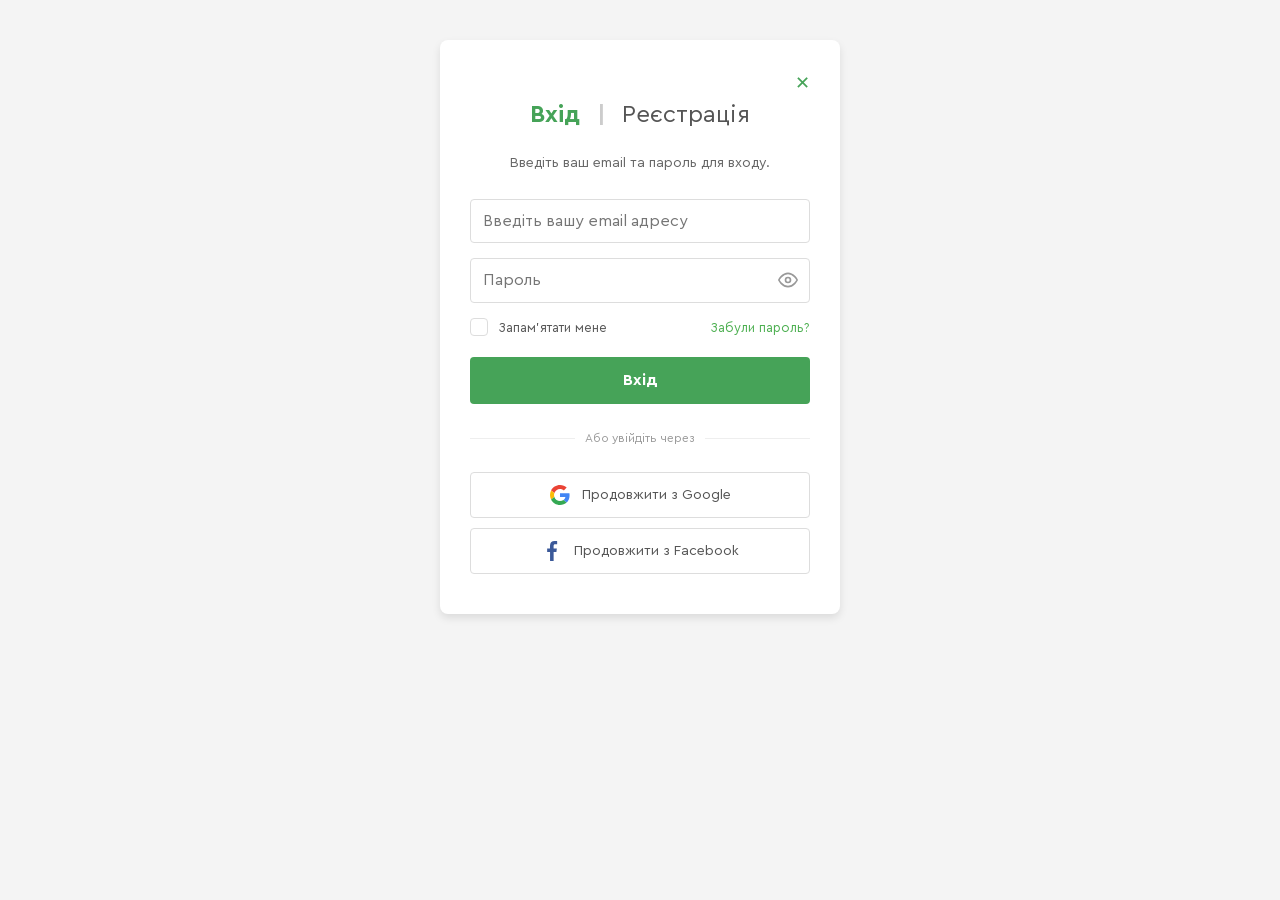
==== commit 561dbede: "сделал стилизацию чекбоксов на страницах логина и регистрации, добавлен прелоадер на страницы логина" ====
--- a/login.html
+++ b/login.html
@@ -8,6 +8,17 @@
     <link rel="stylesheet" href="css/styles.css" />
   </head>
   <body class="auth-page">
+    <div id="preloader-overlay" class="preloader-overlay">
+      <div class="loadingio-spinner-reload-2by998twmg8">
+        <div class="ldio-yzaezf3dcmj">
+          <div>
+            <div></div>
+            <div></div>
+            <div></div>
+          </div>
+        </div>
+      </div>
+    </div>
     <div class="auth-container">
       <div class="close-btn-wrapper">
         <a href="index.html" class="close-btn">✕</a>
@@ -21,20 +32,17 @@
 
       <p class="auth-subtitle">Введіть ваш email та пароль для входу.</p>
 
-      <form
-        action="index.html"
-        method="POST"
-        onsubmit="
-          window.location.href = 'index.html';
-          return false;
-        "
-      >
+      <form action="index.html" method="POST" onsubmit="fakeLogin(event)">
         <input
           type="email"
           name="email"
-          placeholder="Email"
+          placeholder="Введіть вашу email адресу"
           required
           class="form-input"
+          oninvalid="
+            this.setCustomValidity('Будь ласка, введіть коректну email адресу.')
+          "
+          oninput="this.setCustomValidity('')"
         />
 
         <div class="password-wrapper">
@@ -44,6 +52,8 @@
             placeholder="Пароль"
             required
             class="form-input password-input"
+            oninvalid="this.setCustomValidity('Будь ласка, введіть пароль.')"
+            oninput="this.setCustomValidity('')"
           />
           <span onclick="togglePassword(this)" class="password-toggle">
             <svg
@@ -81,14 +91,14 @@
         <span>Або увійдіть через</span>
       </div>
 
-      <button class="social-btn">
+      <button type="button" class="social-btn" onclick="fakeLogin(event)">
         <svg width="20" height="20">
           <use href="images/sprite.svg#icon-google"></use>
         </svg>
         <span class="social-text">Продовжити з Google</span>
       </button>
 
-      <button class="social-btn">
+      <button type="button" class="social-btn" onclick="fakeLogin(event)">
         <svg class="fb-blue" width="20" height="20">
           <use href="images/sprite.svg#icon-facebook-login"></use>
         </svg>
@@ -112,6 +122,15 @@
           eyeClosed.style.display = "none";
         }
       }
+
+      function fakeLogin(event) {
+        event.preventDefault();
+        const preloader = document.getElementById("preloader-overlay");
+        preloader.classList.add("active");
+        setTimeout(() => {
+          window.location.href = "index.html";
+        }, 1500);
+      }
     </script>
   </body>
 </html>
--- a/css/styles.css
+++ b/css/styles.css
@@ -38,6 +38,16 @@
   font-style: normal;
 }
 
+@font-face {
+  font-family: "Cera Pro";
+  src:
+    url("../fonts/CeraPro-Light.woff2") format("woff2"),
+    url("../fonts/CeraPro-Light.woff") format("woff"),
+    url("../fonts/CeraPro-Light.ttf") format("truetype");
+  font-weight: 300;
+  font-style: normal;
+}
+
 html {
   scroll-behavior: smooth;
 }
@@ -64,7 +74,7 @@
 }
 
 .text-green {
-  color: #4caf50;
+  color: rgba(70, 163, 88, 1);
 }
 
 .container {
@@ -144,13 +154,13 @@
 .nav-item-dropdown:hover .nav-link {
   color: rgba(61, 61, 61, 1);
   font-weight: 700;
-  border-bottom-color: #4caf50;
+  border-bottom-color: #46a358;
 }
 
 .btn-login-header {
   display: inline-block;
   vertical-align: middle;
-  background-color: #4caf50;
+  background-color: rgba(70, 163, 88, 1);
   color: white;
   text-decoration: none;
   width: 100px;
@@ -231,7 +241,7 @@
 
 .btn-primary {
   display: inline-block;
-  background-color: #4caf50;
+  background-color: rgba(70, 163, 88, 1);
   color: white;
   text-decoration: none;
   padding: 10px 27px;
@@ -265,7 +275,7 @@
 
 .close-btn {
   cursor: pointer;
-  color: #4caf50;
+  color: #46a358;
   font-size: 18px;
   text-decoration: none;
 }
@@ -280,7 +290,7 @@
 }
 
 .active-tab {
-  color: #4caf50;
+  color: #46a358;
 }
 
 .tab-separator {
@@ -366,20 +376,66 @@
 }
 
 .checkbox-label {
+  display: inline-flex;
+  align-items: center;
   cursor: pointer;
   color: #555;
   user-select: none;
-}
-
-.checkbox-input,
+  position: relative;
+}
+
+.checkbox-input {
+  position: absolute;
+  opacity: 0;
+  left: 0;
+  top: 50%;
+  transform: translateY(-50%);
+  width: 18px;
+  height: 18px;
+  margin: 0;
+  z-index: -1;
+}
+
 .checkbox-text {
-  display: inline-block;
-  vertical-align: middle;
-}
-
-.checkbox-input {
-  margin-right: 8px;
-  margin-top: -2px;
+  position: relative;
+  padding-left: 28px;
+}
+
+.checkbox-text::before {
+  content: "";
+  position: absolute;
+  left: 0;
+  top: 50%;
+  transform: translateY(-50%);
+  width: 18px;
+  height: 18px;
+  border: 1.5px solid #ddd;
+  border-radius: 4px;
+  background-color: #fff;
+  transition: all 0.3s ease;
+}
+
+.checkbox-text::after {
+  content: "";
+  position: absolute;
+  left: 6px;
+  top: 50%;
+  width: 5px;
+  height: 10px;
+  border: solid white;
+  border-width: 0 2px 2px 0;
+  transform: translateY(-60%) rotate(45deg);
+  opacity: 0;
+  transition: opacity 0.3s ease;
+}
+
+.checkbox-input:checked + .checkbox-text::before {
+  background-color: rgba(70, 163, 88, 1);
+  border-color: rgba(70, 163, 88, 1);
+}
+
+.checkbox-input:checked + .checkbox-text::after {
+  opacity: 1;
 }
 
 .link-green {
@@ -388,7 +444,7 @@
 }
 
 .submit-btn {
-  background-color: #4caf50;
+  background-color: #46a358;
   color: white;
   width: 100%;
   padding: 14px;
@@ -618,10 +674,16 @@
   background-color: rgba(251, 251, 251, 1);
   padding: 20px;
   border-radius: 4px;
+  height: 300px;
+  display: flex;
+  align-items: center;
+  justify-content: center;
 }
 
 .product-image img {
   width: 100%;
+  height: 100%;
+  object-fit: contain;
   display: block;
 }
 
@@ -641,7 +703,7 @@
 
 .product-actions {
   position: absolute;
-  bottom: 2px;
+  bottom: -7px;
   left: 50%;
   transform: translateX(-50%);
   display: flex;
@@ -780,7 +842,9 @@
 }
 
 .btn-find-more {
-  display: inline-block;
+  display: inline-flex;
+  align-items: center;
+  gap: 8px;
   background-color: rgba(70, 163, 88, 1);
   color: #fff;
   text-decoration: none;
@@ -791,6 +855,10 @@
   transition: background-color 0.3s ease;
 }
 
+.btn-find-more svg {
+  transform: translateY(2px);
+}
+
 .btn-find-more:hover {
   background-color: #3d8b4a;
 }
@@ -828,6 +896,8 @@
   width: calc((100% - 90px) / 4);
   background-color: rgba(251, 251, 251, 1);
   transition: transform 0.3s ease;
+  display: flex;
+  flex-direction: column;
 }
 
 .blog-card:hover {
@@ -841,6 +911,9 @@
 
 .blog-info {
   padding: 20px;
+  display: flex;
+  flex-direction: column;
+  flex-grow: 1;
 }
 
 .blog-meta {
@@ -865,13 +938,20 @@
 }
 
 .blog-read-more {
-  display: inline-block;
+  display: inline-flex;
+  align-items: center;
+  gap: 5px;
   font-weight: 500;
   font-size: 14px;
   line-height: 16px;
   color: rgba(61, 61, 61, 1);
   text-decoration: none;
   transition: color 0.3s ease;
+  margin-top: auto;
+}
+
+.blog-read-more svg {
+  transform: translateY(2px);
 }
 
 .blog-read-more:hover {
@@ -955,47 +1035,36 @@
   display: block;
 }
 
-.arrow-icon {
+.arrow-wrapper {
   position: relative;
-  width: 10px;
+  display: inline-flex;
+  align-items: center;
+  width: 6px;
   height: 10px;
-}
-
-.arrow-icon::before {
-  content: "";
+  margin-left: 8px;
+}
+
+.arrow-icon-svg {
   position: absolute;
   top: 0;
   left: 0;
-  width: 100%;
-  height: 100%;
-  background-image: url("../images/arrow.svg");
-  background-repeat: no-repeat;
-  background-position: center;
-  background-size: contain;
+  fill: none;
+  transition: opacity 0.4s ease;
+}
+
+.arrow-right {
   opacity: 1;
-  transition: opacity 0.4s ease-in-out;
-}
-
-.arrow-icon::after {
-  content: "";
-  position: absolute;
-  top: 0;
-  left: 0;
-  width: 100%;
-  height: 100%;
-  background-image: url("../images/arrowwhite.svg");
-  background-repeat: no-repeat;
-  background-position: center;
-  background-size: contain;
+}
+
+.arrow-left {
   opacity: 0;
-  transition: opacity 0.4s ease-in-out;
-}
-
-.has-submenu:hover > a .arrow-icon::before {
+}
+
+.has-submenu:hover > a .arrow-right {
   opacity: 0;
 }
 
-.has-submenu:hover > a .arrow-icon::after {
+.has-submenu:hover > a .arrow-left {
   opacity: 1;
 }
 
@@ -1146,8 +1215,13 @@
   width: 150px;
 }
 
-.contact-img {
+.contact-icon {
   display: block;
+  flex-shrink: 0;
+  color: rgba(70, 163, 88, 1);
+  stroke: currentColor;
+  fill: none;
+  transition: color 0.3s ease;
 }
 
 .contact-link {
@@ -1306,9 +1380,137 @@
   transition: color 0.3s ease;
 }
 
+.close-btn:hover {
+  color: red;
+}
+
 .auth-link:hover,
 .link-green:hover,
-.back-link:hover,
-.close-btn:hover {
+.back-link:hover {
   color: #3d8b4a;
 }
+
+.shop-pagination {
+  margin-top: 90px;
+  display: flex;
+  justify-content: flex-end;
+}
+
+.pagination-list {
+  display: flex;
+  list-style: none;
+  padding: 0;
+  margin: 0;
+  gap: 10px;
+}
+
+.page-link {
+  display: flex;
+  align-items: center;
+  justify-content: center;
+  width: 35px;
+  height: 35px;
+  border: 1px solid #e5e5e5;
+  border-radius: 4px;
+  text-decoration: none;
+  font-weight: 300;
+  font-size: 18px;
+  line-height: 16px;
+  color: rgba(61, 61, 61, 1);
+  transition: all 0.3s ease;
+}
+
+.page-link:hover {
+  border-color: rgba(70, 163, 88, 1);
+  color: rgba(70, 163, 88, 1);
+}
+
+.page-link.active {
+  background-color: rgba(70, 163, 88, 1);
+  color: rgba(255, 255, 255, 1);
+  border-color: rgba(70, 163, 88, 1);
+  font-weight: 700;
+}
+
+.preloader-overlay {
+  position: fixed;
+  top: 0;
+  left: 0;
+  width: 100%;
+  height: 100%;
+  background-color: rgba(255, 255, 255, 0.9);
+  display: flex;
+  align-items: center;
+  justify-content: center;
+  z-index: 9999;
+
+  opacity: 0;
+  visibility: hidden;
+  transition:
+    opacity 0.3s ease,
+    visibility 0.3s ease;
+}
+
+.preloader-overlay.active {
+  opacity: 1;
+  visibility: visible;
+}
+
+@keyframes ldio-yzaezf3dcmj {
+  0% {
+    transform: rotate(0);
+  }
+  100% {
+    transform: rotate(360deg);
+  }
+}
+.ldio-yzaezf3dcmj > div {
+  animation: ldio-yzaezf3dcmj 1s infinite linear;
+  transform-origin: 100px 100px;
+}
+.ldio-yzaezf3dcmj > div div {
+  position: absolute;
+}
+.ldio-yzaezf3dcmj > div div:nth-child(1),
+.ldio-yzaezf3dcmj > div div:nth-child(2) {
+  width: 156px;
+  height: 156px;
+  border: 16px solid;
+  border-radius: 50%;
+  border-color: transparent #46a358 #46a358 #46a358;
+  box-sizing: border-box;
+  position: absolute;
+  transform: rotate(45deg);
+  transform-origin: 100px 100px;
+}
+.ldio-yzaezf3dcmj > div div:nth-child(1) {
+  transform: rotate(45deg) translate(22px, 22px);
+}
+.ldio-yzaezf3dcmj > div div:nth-child(2) {
+  transform: rotate(0deg) translate(22px, 22px);
+}
+.ldio-yzaezf3dcmj > div div:nth-child(3) {
+  width: 0;
+  height: 0;
+  border: 26px solid;
+  border-color: transparent transparent transparent #46a358;
+  transform: translate(100px, 9px);
+}
+.loadingio-spinner-reload-2by998twmg8 {
+  width: 200px;
+  height: 200px;
+  display: inline-block;
+  overflow: hidden;
+  background: none;
+}
+.ldio-yzaezf3dcmj {
+  width: 100%;
+  height: 100%;
+  position: relative;
+  transform: translateZ(0) scale(1);
+  backface-visibility: hidden;
+  transform-origin: 0 0;
+}
+.ldio-yzaezf3dcmj div {
+  box-sizing: content-box;
+}
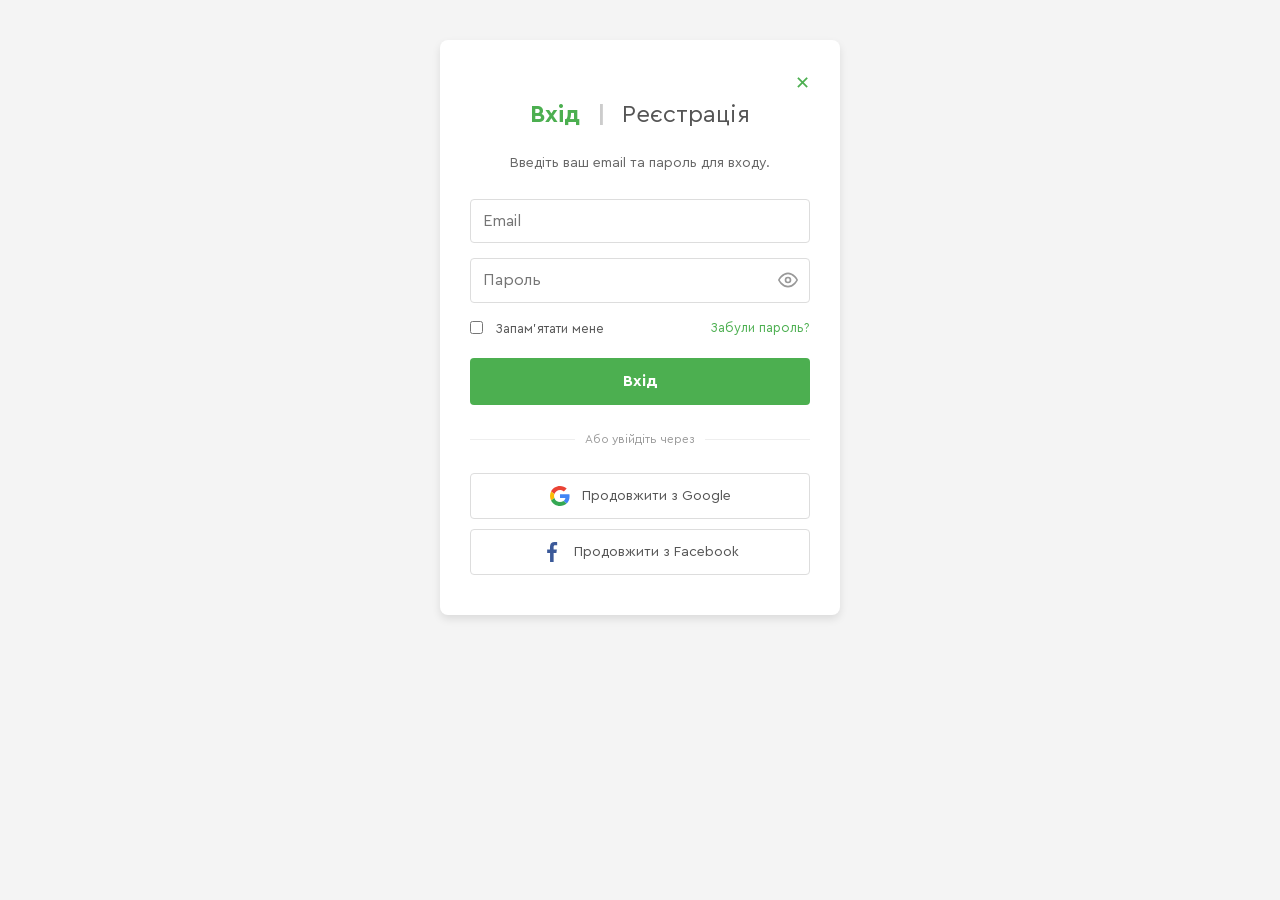
==== commit 5c857004: "Merge pull request #15 from DreamMakerTV/hw12_transform Hw12 transform" ====
--- a/login.html
+++ b/login.html
@@ -8,17 +8,6 @@
     <link rel="stylesheet" href="css/styles.css" />
   </head>
   <body class="auth-page">
-    <div id="preloader-overlay" class="preloader-overlay">
-      <div class="loadingio-spinner-reload-2by998twmg8">
-        <div class="ldio-yzaezf3dcmj">
-          <div>
-            <div></div>
-            <div></div>
-            <div></div>
-          </div>
-        </div>
-      </div>
-    </div>
     <div class="auth-container">
       <div class="close-btn-wrapper">
         <a href="index.html" class="close-btn">✕</a>
@@ -32,17 +21,20 @@
 
       <p class="auth-subtitle">Введіть ваш email та пароль для входу.</p>
 
-      <form action="index.html" method="POST" onsubmit="fakeLogin(event)">
+      <form
+        action="index.html"
+        method="POST"
+        onsubmit="
+          window.location.href = 'index.html';
+          return false;
+        "
+      >
         <input
           type="email"
           name="email"
-          placeholder="Введіть вашу email адресу"
+          placeholder="Email"
           required
           class="form-input"
-          oninvalid="
-            this.setCustomValidity('Будь ласка, введіть коректну email адресу.')
-          "
-          oninput="this.setCustomValidity('')"
         />
 
         <div class="password-wrapper">
@@ -52,8 +44,6 @@
             placeholder="Пароль"
             required
             class="form-input password-input"
-            oninvalid="this.setCustomValidity('Будь ласка, введіть пароль.')"
-            oninput="this.setCustomValidity('')"
           />
           <span onclick="togglePassword(this)" class="password-toggle">
             <svg
@@ -91,14 +81,14 @@
         <span>Або увійдіть через</span>
       </div>
 
-      <button type="button" class="social-btn" onclick="fakeLogin(event)">
+      <button class="social-btn">
         <svg width="20" height="20">
           <use href="images/sprite.svg#icon-google"></use>
         </svg>
         <span class="social-text">Продовжити з Google</span>
       </button>
 
-      <button type="button" class="social-btn" onclick="fakeLogin(event)">
+      <button class="social-btn">
         <svg class="fb-blue" width="20" height="20">
           <use href="images/sprite.svg#icon-facebook-login"></use>
         </svg>
@@ -122,15 +112,6 @@
           eyeClosed.style.display = "none";
         }
       }
-
-      function fakeLogin(event) {
-        event.preventDefault();
-        const preloader = document.getElementById("preloader-overlay");
-        preloader.classList.add("active");
-        setTimeout(() => {
-          window.location.href = "index.html";
-        }, 1500);
-      }
     </script>
   </body>
 </html>
--- a/css/styles.css
+++ b/css/styles.css
@@ -154,7 +154,7 @@
 .nav-item-dropdown:hover .nav-link {
   color: rgba(61, 61, 61, 1);
   font-weight: 700;
-  border-bottom-color: #46a358;
+  border-bottom-color: #4caf50;
 }
 
 .btn-login-header {
@@ -275,7 +275,7 @@
 
 .close-btn {
   cursor: pointer;
-  color: #46a358;
+  color: #4caf50;
   font-size: 18px;
   text-decoration: none;
 }
@@ -290,7 +290,7 @@
 }
 
 .active-tab {
-  color: #46a358;
+  color: #4caf50;
 }
 
 .tab-separator {
@@ -376,66 +376,20 @@
 }
 
 .checkbox-label {
-  display: inline-flex;
-  align-items: center;
   cursor: pointer;
   color: #555;
   user-select: none;
-  position: relative;
+}
+
+.checkbox-input,
+.checkbox-text {
+  display: inline-block;
+  vertical-align: middle;
 }
 
 .checkbox-input {
-  position: absolute;
-  opacity: 0;
-  left: 0;
-  top: 50%;
-  transform: translateY(-50%);
-  width: 18px;
-  height: 18px;
-  margin: 0;
-  z-index: -1;
-}
-
-.checkbox-text {
-  position: relative;
-  padding-left: 28px;
-}
-
-.checkbox-text::before {
-  content: "";
-  position: absolute;
-  left: 0;
-  top: 50%;
-  transform: translateY(-50%);
-  width: 18px;
-  height: 18px;
-  border: 1.5px solid #ddd;
-  border-radius: 4px;
-  background-color: #fff;
-  transition: all 0.3s ease;
-}
-
-.checkbox-text::after {
-  content: "";
-  position: absolute;
-  left: 6px;
-  top: 50%;
-  width: 5px;
-  height: 10px;
-  border: solid white;
-  border-width: 0 2px 2px 0;
-  transform: translateY(-60%) rotate(45deg);
-  opacity: 0;
-  transition: opacity 0.3s ease;
-}
-
-.checkbox-input:checked + .checkbox-text::before {
-  background-color: rgba(70, 163, 88, 1);
-  border-color: rgba(70, 163, 88, 1);
-}
-
-.checkbox-input:checked + .checkbox-text::after {
-  opacity: 1;
+  margin-right: 8px;
+  margin-top: -2px;
 }
 
 .link-green {
@@ -444,7 +398,7 @@
 }
 
 .submit-btn {
-  background-color: #46a358;
+  background-color: #4caf50;
   color: white;
   width: 100%;
   padding: 14px;
@@ -1380,13 +1334,10 @@
   transition: color 0.3s ease;
 }
 
-.close-btn:hover {
-  color: red;
-}
-
 .auth-link:hover,
 .link-green:hover,
-.back-link:hover {
+.back-link:hover,
+.close-btn:hover {
   color: #3d8b4a;
 }
 
@@ -1431,86 +1382,3 @@
   border-color: rgba(70, 163, 88, 1);
   font-weight: 700;
 }
-
-.preloader-overlay {
-  position: fixed;
-  top: 0;
-  left: 0;
-  width: 100%;
-  height: 100%;
-  background-color: rgba(255, 255, 255, 0.9);
-  display: flex;
-  align-items: center;
-  justify-content: center;
-  z-index: 9999;
-
-  opacity: 0;
-  visibility: hidden;
-  transition:
-    opacity 0.3s ease,
-    visibility 0.3s ease;
-}
-
-.preloader-overlay.active {
-  opacity: 1;
-  visibility: visible;
-}
-
-@keyframes ldio-yzaezf3dcmj {
-  0% {
-    transform: rotate(0);
-  }
-  100% {
-    transform: rotate(360deg);
-  }
-}
-.ldio-yzaezf3dcmj > div {
-  animation: ldio-yzaezf3dcmj 1s infinite linear;
-  transform-origin: 100px 100px;
-}
-.ldio-yzaezf3dcmj > div div {
-  position: absolute;
-}
-.ldio-yzaezf3dcmj > div div:nth-child(1),
-.ldio-yzaezf3dcmj > div div:nth-child(2) {
-  width: 156px;
-  height: 156px;
-  border: 16px solid;
-  border-radius: 50%;
-  border-color: transparent #46a358 #46a358 #46a358;
-  box-sizing: border-box;
-  position: absolute;
-  transform: rotate(45deg);
-  transform-origin: 100px 100px;
-}
-.ldio-yzaezf3dcmj > div div:nth-child(1) {
-  transform: rotate(45deg) translate(22px, 22px);
-}
-.ldio-yzaezf3dcmj > div div:nth-child(2) {
-  transform: rotate(0deg) translate(22px, 22px);
-}
-.ldio-yzaezf3dcmj > div div:nth-child(3) {
-  width: 0;
-  height: 0;
-  border: 26px solid;
-  border-color: transparent transparent transparent #46a358;
-  transform: translate(100px, 9px);
-}
-.loadingio-spinner-reload-2by998twmg8 {
-  width: 200px;
-  height: 200px;
-  display: inline-block;
-  overflow: hidden;
-  background: none;
-}
-.ldio-yzaezf3dcmj {
-  width: 100%;
-  height: 100%;
-  position: relative;
-  transform: translateZ(0) scale(1);
-  backface-visibility: hidden;
-  transform-origin: 0 0;
-}
-.ldio-yzaezf3dcmj div {
-  box-sizing: content-box;
-}
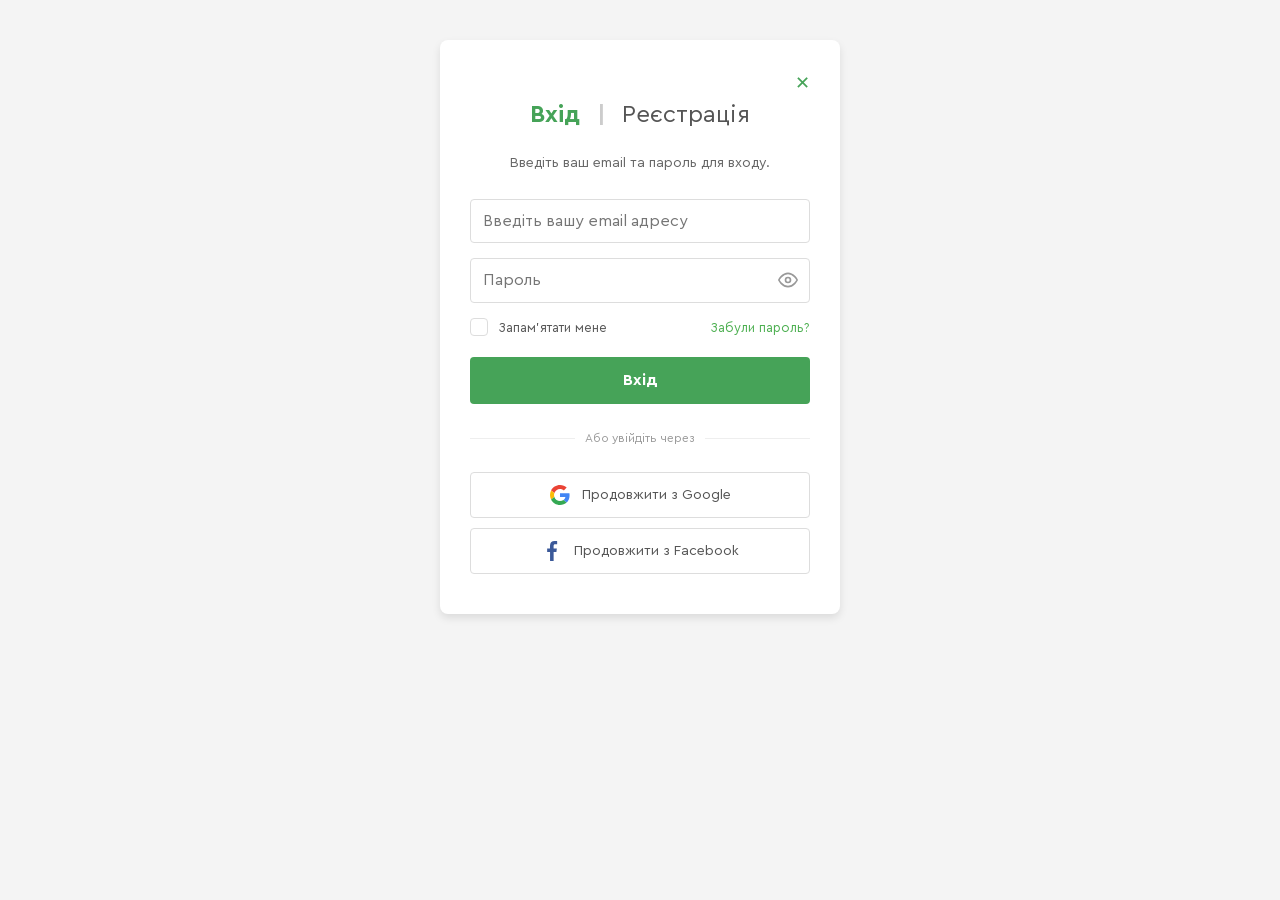
==== commit 02bb1eeb: "Merge pull request #16 from DreamMakerTV/hw13_load Hw13 load" ====
--- a/login.html
+++ b/login.html
@@ -8,6 +8,17 @@
     <link rel="stylesheet" href="css/styles.css" />
   </head>
   <body class="auth-page">
+    <div id="preloader-overlay" class="preloader-overlay">
+      <div class="loadingio-spinner-reload-2by998twmg8">
+        <div class="ldio-yzaezf3dcmj">
+          <div>
+            <div></div>
+            <div></div>
+            <div></div>
+          </div>
+        </div>
+      </div>
+    </div>
     <div class="auth-container">
       <div class="close-btn-wrapper">
         <a href="index.html" class="close-btn">✕</a>
@@ -21,20 +32,17 @@
 
       <p class="auth-subtitle">Введіть ваш email та пароль для входу.</p>
 
-      <form
-        action="index.html"
-        method="POST"
-        onsubmit="
-          window.location.href = 'index.html';
-          return false;
-        "
-      >
+      <form action="index.html" method="POST" onsubmit="fakeLogin(event)">
         <input
           type="email"
           name="email"
-          placeholder="Email"
+          placeholder="Введіть вашу email адресу"
           required
           class="form-input"
+          oninvalid="
+            this.setCustomValidity('Будь ласка, введіть коректну email адресу.')
+          "
+          oninput="this.setCustomValidity('')"
         />
 
         <div class="password-wrapper">
@@ -44,6 +52,8 @@
             placeholder="Пароль"
             required
             class="form-input password-input"
+            oninvalid="this.setCustomValidity('Будь ласка, введіть пароль.')"
+            oninput="this.setCustomValidity('')"
           />
           <span onclick="togglePassword(this)" class="password-toggle">
             <svg
@@ -81,14 +91,14 @@
         <span>Або увійдіть через</span>
       </div>
 
-      <button class="social-btn">
+      <button type="button" class="social-btn" onclick="fakeLogin(event)">
         <svg width="20" height="20">
           <use href="images/sprite.svg#icon-google"></use>
         </svg>
         <span class="social-text">Продовжити з Google</span>
       </button>
 
-      <button class="social-btn">
+      <button type="button" class="social-btn" onclick="fakeLogin(event)">
         <svg class="fb-blue" width="20" height="20">
           <use href="images/sprite.svg#icon-facebook-login"></use>
         </svg>
@@ -112,6 +122,15 @@
           eyeClosed.style.display = "none";
         }
       }
+
+      function fakeLogin(event) {
+        event.preventDefault();
+        const preloader = document.getElementById("preloader-overlay");
+        preloader.classList.add("active");
+        setTimeout(() => {
+          window.location.href = "index.html";
+        }, 1500);
+      }
     </script>
   </body>
 </html>
--- a/css/styles.css
+++ b/css/styles.css
@@ -154,7 +154,7 @@
 .nav-item-dropdown:hover .nav-link {
   color: rgba(61, 61, 61, 1);
   font-weight: 700;
-  border-bottom-color: #4caf50;
+  border-bottom-color: #46a358;
 }
 
 .btn-login-header {
@@ -275,7 +275,7 @@
 
 .close-btn {
   cursor: pointer;
-  color: #4caf50;
+  color: #46a358;
   font-size: 18px;
   text-decoration: none;
 }
@@ -290,7 +290,7 @@
 }
 
 .active-tab {
-  color: #4caf50;
+  color: #46a358;
 }
 
 .tab-separator {
@@ -376,20 +376,66 @@
 }
 
 .checkbox-label {
+  display: inline-flex;
+  align-items: center;
   cursor: pointer;
   color: #555;
   user-select: none;
-}
-
-.checkbox-input,
+  position: relative;
+}
+
+.checkbox-input {
+  position: absolute;
+  opacity: 0;
+  left: 0;
+  top: 50%;
+  transform: translateY(-50%);
+  width: 18px;
+  height: 18px;
+  margin: 0;
+  z-index: -1;
+}
+
 .checkbox-text {
-  display: inline-block;
-  vertical-align: middle;
-}
-
-.checkbox-input {
-  margin-right: 8px;
-  margin-top: -2px;
+  position: relative;
+  padding-left: 28px;
+}
+
+.checkbox-text::before {
+  content: "";
+  position: absolute;
+  left: 0;
+  top: 50%;
+  transform: translateY(-50%);
+  width: 18px;
+  height: 18px;
+  border: 1.5px solid #ddd;
+  border-radius: 4px;
+  background-color: #fff;
+  transition: all 0.3s ease;
+}
+
+.checkbox-text::after {
+  content: "";
+  position: absolute;
+  left: 6px;
+  top: 50%;
+  width: 5px;
+  height: 10px;
+  border: solid white;
+  border-width: 0 2px 2px 0;
+  transform: translateY(-60%) rotate(45deg);
+  opacity: 0;
+  transition: opacity 0.3s ease;
+}
+
+.checkbox-input:checked + .checkbox-text::before {
+  background-color: rgba(70, 163, 88, 1);
+  border-color: rgba(70, 163, 88, 1);
+}
+
+.checkbox-input:checked + .checkbox-text::after {
+  opacity: 1;
 }
 
 .link-green {
@@ -398,7 +444,7 @@
 }
 
 .submit-btn {
-  background-color: #4caf50;
+  background-color: #46a358;
   color: white;
   width: 100%;
   padding: 14px;
@@ -1334,10 +1380,13 @@
   transition: color 0.3s ease;
 }
 
+.close-btn:hover {
+  color: red;
+}
+
 .auth-link:hover,
 .link-green:hover,
-.back-link:hover,
-.close-btn:hover {
+.back-link:hover {
   color: #3d8b4a;
 }
 
@@ -1382,3 +1431,86 @@
   border-color: rgba(70, 163, 88, 1);
   font-weight: 700;
 }
+
+.preloader-overlay {
+  position: fixed;
+  top: 0;
+  left: 0;
+  width: 100%;
+  height: 100%;
+  background-color: rgba(255, 255, 255, 0.9);
+  display: flex;
+  align-items: center;
+  justify-content: center;
+  z-index: 9999;
+
+  opacity: 0;
+  visibility: hidden;
+  transition:
+    opacity 0.3s ease,
+    visibility 0.3s ease;
+}
+
+.preloader-overlay.active {
+  opacity: 1;
+  visibility: visible;
+}
+
+@keyframes ldio-yzaezf3dcmj {
+  0% {
+    transform: rotate(0);
+  }
+  100% {
+    transform: rotate(360deg);
+  }
+}
+.ldio-yzaezf3dcmj > div {
+  animation: ldio-yzaezf3dcmj 1s infinite linear;
+  transform-origin: 100px 100px;
+}
+.ldio-yzaezf3dcmj > div div {
+  position: absolute;
+}
+.ldio-yzaezf3dcmj > div div:nth-child(1),
+.ldio-yzaezf3dcmj > div div:nth-child(2) {
+  width: 156px;
+  height: 156px;
+  border: 16px solid;
+  border-radius: 50%;
+  border-color: transparent #46a358 #46a358 #46a358;
+  box-sizing: border-box;
+  position: absolute;
+  transform: rotate(45deg);
+  transform-origin: 100px 100px;
+}
+.ldio-yzaezf3dcmj > div div:nth-child(1) {
+  transform: rotate(45deg) translate(22px, 22px);
+}
+.ldio-yzaezf3dcmj > div div:nth-child(2) {
+  transform: rotate(0deg) translate(22px, 22px);
+}
+.ldio-yzaezf3dcmj > div div:nth-child(3) {
+  width: 0;
+  height: 0;
+  border: 26px solid;
+  border-color: transparent transparent transparent #46a358;
+  transform: translate(100px, 9px);
+}
+.loadingio-spinner-reload-2by998twmg8 {
+  width: 200px;
+  height: 200px;
+  display: inline-block;
+  overflow: hidden;
+  background: none;
+}
+.ldio-yzaezf3dcmj {
+  width: 100%;
+  height: 100%;
+  position: relative;
+  transform: translateZ(0) scale(1);
+  backface-visibility: hidden;
+  transform-origin: 0 0;
+}
+.ldio-yzaezf3dcmj div {
+  box-sizing: content-box;
+}
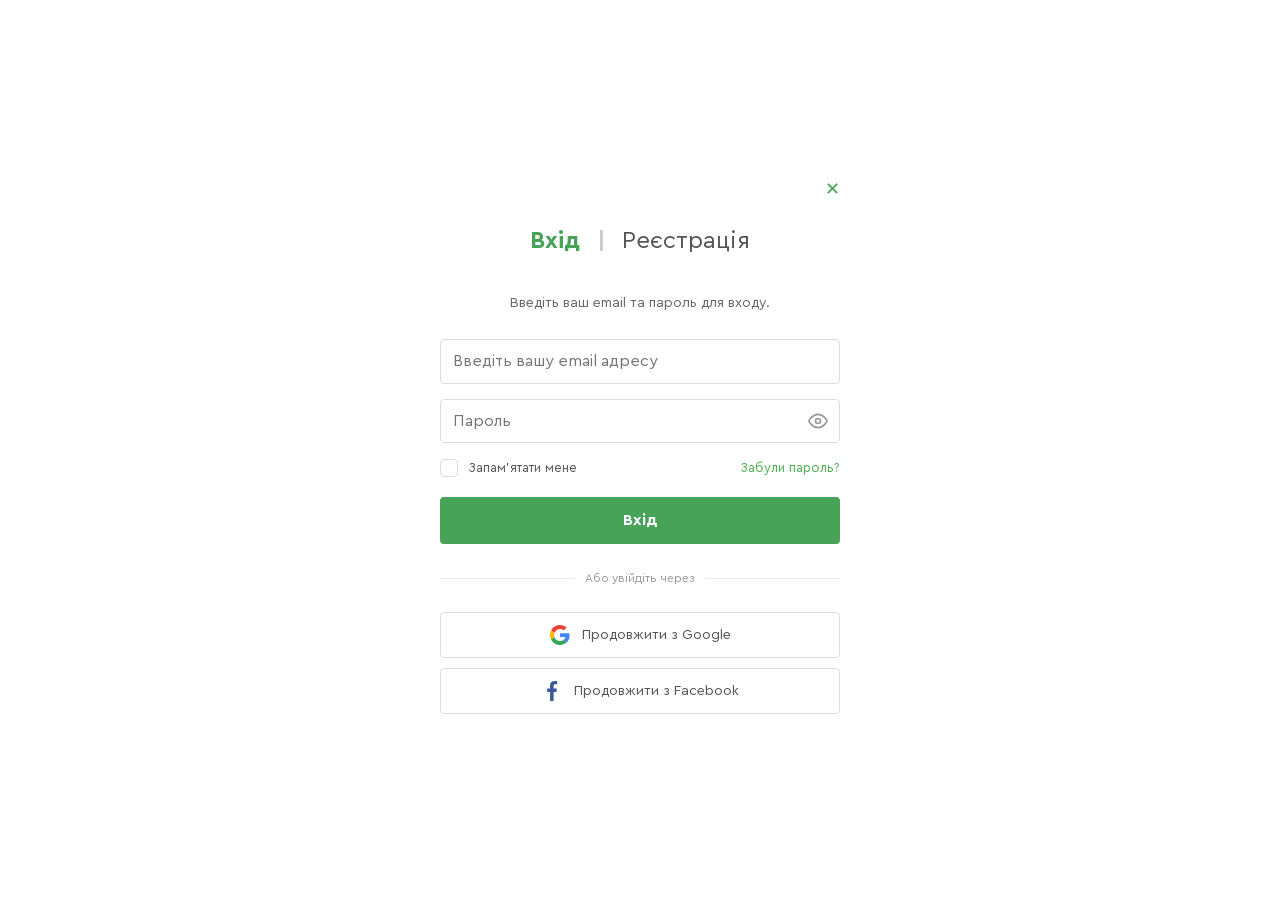
==== commit 62dd05b0: "сделал адаптацию, добавил кнопку фильтры для категорий,переделал внешний вид страниц логина реги рес" ====
--- a/login.html
+++ b/login.html
@@ -2,6 +2,7 @@
 <html lang="uk">
   <head>
     <meta charset="UTF-8" />
+    <meta name="viewport" content="width=device-width, initial-scale=1.0" />
     <title>Логін - GREENSHOP</title>
     <link rel="icon" type="image/svg+xml" href="images/favicon.svg" />
     <link rel="stylesheet" href="css/reset.css" />
--- a/css/styles.css
+++ b/css/styles.css
@@ -69,8 +69,8 @@
 }
 
 .auth-page {
-  background-color: #f4f4f4;
-  padding: 40px;
+  background-color: #ffffff;
+  padding: 0;
 }
 
 .text-green {
@@ -262,15 +262,37 @@
 
 .auth-container {
   background-color: white;
+  max-width: 100%;
+  width: 100%;
+  min-height: 100vh;
+  margin: 0 auto;
+  padding: 40px 20px;
+  border-radius: 0;
+  box-shadow: none;
+
+  display: flex;
+  flex-direction: column;
+  justify-content: center;
+  align-items: center;
+  position: relative;
+}
+
+.auth-container form,
+.auth-container .auth-title,
+.auth-container .auth-subtitle,
+.auth-container .divider,
+.auth-container .social-btn,
+.auth-container .close-btn-wrapper {
+  width: 100%;
   max-width: 400px;
-  margin: 0 auto;
-  padding: 30px;
-  border-radius: 8px;
-  box-shadow: 0 4px 8px rgba(0, 0, 0, 0.1);
 }
 
 .close-btn-wrapper {
+  position: relative;
+  top: auto;
+  right: auto;
   text-align: right;
+  margin-bottom: 20px;
 }
 
 .close-btn {
@@ -628,6 +650,34 @@
 .shop-sort {
   font-size: 15px;
   color: rgba(61, 61, 61, 1);
+}
+
+.shop-sort-wrapper {
+  display: flex;
+  align-items: center;
+  gap: 20px;
+}
+
+.filter-btn {
+  display: none; /* Ховаємо на ПК */
+  align-items: center;
+  gap: 6px;
+  background-color: transparent;
+  color: #3d3d3d;
+  border: none;
+  padding: 0;
+  font-size: 15px;
+  font-weight: 500;
+  cursor: pointer;
+  transition: color 0.3s ease;
+}
+
+.filter-btn svg {
+  color: #46a358;
+}
+
+.filter-btn:hover {
+  color: #46a358;
 }
 
 .sort-select {
@@ -1036,36 +1086,23 @@
 }
 
 .arrow-wrapper {
-  position: relative;
   display: inline-flex;
   align-items: center;
-  width: 6px;
-  height: 10px;
+  justify-content: center;
   margin-left: 8px;
+  width: 10px;
 }
 
 .arrow-icon-svg {
-  position: absolute;
-  top: 0;
-  left: 0;
-  fill: none;
-  transition: opacity 0.4s ease;
-}
-
-.arrow-right {
-  opacity: 1;
-}
-
-.arrow-left {
-  opacity: 0;
-}
-
-.has-submenu:hover > a .arrow-right {
-  opacity: 0;
-}
-
-.has-submenu:hover > a .arrow-left {
-  opacity: 1;
+  transition:
+    transform 0.3s ease,
+    filter 0.3s ease;
+  fill: #3d3d3d;
+}
+
+.has-submenu:hover > a .arrow-icon-svg {
+  transform: rotate(180deg);
+  filter: brightness(0) invert(1);
 }
 
 .footer {
@@ -1514,3 +1551,479 @@
 .ldio-yzaezf3dcmj div {
   box-sizing: content-box;
 }
+
+@media (max-width: 1200px) {
+  .hero-title {
+    font-size: 60px;
+    line-height: 65px;
+  }
+  .products-grid {
+    gap: 30px 2%;
+  }
+  .product-card {
+    width: 32%;
+  }
+  .nav-link {
+    margin: 0 10px;
+  }
+}
+
+.burger-btn {
+  display: none;
+  background: transparent;
+  border: none;
+  cursor: pointer;
+  padding: 10px;
+  z-index: 1001;
+  -webkit-tap-highlight-color: transparent;
+}
+.burger-btn span {
+  display: block;
+  width: 25px;
+  height: 3px;
+  background-color: #46a358;
+  margin-bottom: 5px;
+  border-radius: 2px;
+  transition: all 0.3s ease;
+}
+.burger-btn span:last-child {
+  margin-bottom: 0;
+}
+.burger-btn.active span:nth-child(1) {
+  transform: translateY(8px) rotate(45deg);
+}
+.burger-btn.active span:nth-child(2) {
+  opacity: 0;
+}
+.burger-btn.active span:nth-child(3) {
+  transform: translateY(-8px) rotate(-45deg);
+}
+
+@media (max-width: 992px) {
+  .header .container {
+    display: flex;
+    align-items: center;
+  }
+  .header-logo {
+    margin-right: auto;
+  }
+  .header-actions {
+    margin-right: 15px;
+    display: block !important;
+  }
+  .burger-btn {
+    display: block;
+  }
+
+  .header-nav {
+    display: block;
+    position: fixed;
+    top: 0;
+    right: -100%;
+    width: 300px;
+    max-width: 100%;
+    height: 100vh;
+    background-color: rgba(251, 251, 251, 1);
+    padding: 80px 20px 30px;
+    box-shadow: -5px 0 15px rgba(0, 0, 0, 0.1);
+    transition: right 0.4s ease-in-out;
+    z-index: 1000;
+    overflow-y: auto;
+  }
+  .header-nav.active {
+    right: 0;
+  }
+  .header-menu {
+    flex-direction: column;
+    align-items: flex-start;
+    width: 100%;
+  }
+  .header-menu > li {
+    width: 100%;
+  }
+  .nav-link {
+    margin: 0;
+    padding: 15px 0;
+    font-size: 18px;
+    width: 100%;
+    border-bottom: 1px solid #f4f4f4;
+    display: flex;
+    flex-direction: row;
+    align-items: center;
+    justify-content: flex-start;
+    text-align: left;
+  }
+  .nav-link::after {
+    display: none;
+  }
+  .nav-link:hover {
+    border-bottom-color: #46a358;
+  }
+
+  .nav-item-dropdown:hover .dropdown-menu,
+  .has-submenu:hover .dropdown-submenu {
+    display: none;
+  }
+
+  .dropdown-menu.open,
+  .dropdown-submenu.open {
+    display: block !important;
+  }
+
+  .arrow-wrapper {
+    display: none !important;
+  }
+
+  .nav-item-dropdown > .nav-link {
+    justify-content: space-between;
+  }
+
+  .nav-item-dropdown > .nav-link::after {
+    content: "+";
+    display: block;
+    visibility: visible;
+    overflow: visible;
+    height: auto;
+    font-size: 26px;
+    font-weight: 300;
+    color: #46a358;
+    transition:
+      transform 0.3s ease,
+      color 0.3s ease;
+  }
+
+  .nav-item-dropdown > .nav-link.expanded::after {
+    content: "−";
+    color: #46a358;
+    transform: rotate(180deg);
+  }
+
+  .has-submenu > a {
+    display: flex;
+    align-items: center;
+    justify-content: space-between;
+    width: 100%;
+  }
+  .has-submenu > a::after {
+    content: "";
+    display: block;
+    width: 8px;
+    height: 8px;
+    border-right: 2px solid currentColor;
+    border-bottom: 2px solid currentColor;
+    transform: rotate(45deg);
+    transition:
+      transform 0.3s ease,
+      border-color 0.3s ease;
+  }
+
+  .has-submenu > a.expanded::after {
+    transform: rotate(-135deg);
+  }
+
+  .nav-item-dropdown {
+    width: 100%;
+  }
+  .dropdown-menu {
+    display: none;
+    position: static;
+    width: 100%;
+    transform: none;
+    box-shadow: none;
+    background-color: rgba(237, 246, 238, 1);
+    padding-left: 0;
+    margin-top: 0;
+  }
+
+  .dropdown-menu::before {
+    display: none;
+  }
+  .dropdown-menu a {
+    height: auto;
+    padding: 12px 15px 12px 10px;
+    border-bottom: 1px solid #e5e5e5;
+    transition:
+      background-color 0.3s ease,
+      color 0.3s ease;
+  }
+
+  .dropdown-submenu {
+    display: none;
+    position: static;
+    width: 100%;
+    background-color: rgba(237, 246, 238, 1);
+    padding-left: 0;
+    border-top: 5px solid #fbfbfb;
+    border-bottom: 5px solid #fbfbfb;
+  }
+  .dropdown-submenu::before {
+    display: none;
+  }
+
+  .dropdown-submenu a {
+    padding-left: 45px;
+  }
+
+  .dropdown-menu li:hover > a,
+  .dropdown-menu a.expanded {
+    background-color: #46a358;
+    color: #ffffff;
+  }
+
+  .hero-wrapper {
+    position: relative;
+    display: block;
+    padding: 50px 30px;
+    overflow: hidden;
+  }
+  .hero-text-block {
+    width: 100%;
+    position: relative;
+    z-index: 2;
+    text-align: left;
+    padding-right: 0;
+  }
+  .hero-image-block {
+    position: absolute;
+    right: 0;
+    bottom: 0;
+    width: 50%;
+    height: 100%;
+    z-index: 1;
+    opacity: 0.3;
+    display: flex;
+    align-items: flex-end;
+    justify-content: flex-end;
+    pointer-events: none;
+  }
+  .hero-img-element {
+    max-height: 95%;
+    max-width: 100%;
+    width: auto;
+    object-fit: contain;
+    object-position: bottom right;
+  }
+  .hero-title {
+    font-size: 50px;
+    line-height: 55px;
+  }
+
+  .promo-wrapper {
+    flex-direction: column;
+  }
+  .promo-card {
+    width: 100%;
+  }
+  .blog-card {
+    width: calc((100% - 30px) / 2);
+  }
+  .blog-grid {
+    flex-wrap: wrap;
+  }
+  .footer-top {
+    flex-direction: column;
+    gap: 30px;
+  }
+  .features-list {
+    width: 100%;
+  }
+  .feature-item::after {
+    display: none;
+  }
+  .newsletter-block {
+    width: 100%;
+  }
+}
+
+@media (max-width: 768px) {
+  .shop .container {
+    flex-direction: column;
+  }
+
+  .shop-header {
+    flex-direction: column;
+    align-items: stretch;
+    gap: 15px;
+  }
+
+  .shop-tabs {
+    width: 100%;
+    flex-wrap: nowrap;
+    overflow-x: auto;
+    padding-bottom: 10px;
+    border-bottom: 1px solid #e5e5e5;
+  }
+
+  .shop-tabs::-webkit-scrollbar {
+    display: none;
+  }
+
+  .shop-sort-wrapper {
+    width: 100%;
+    justify-content: space-between;
+  }
+
+  .filter-btn {
+    display: inline-flex;
+  }
+
+  .sidebar {
+    position: fixed;
+    top: 0;
+    left: -100%;
+    width: 280px;
+    height: 100vh;
+    background-color: #fbfbfb;
+    z-index: 1002;
+    padding: 80px 20px;
+    box-shadow: 5px 0 15px rgba(0, 0, 0, 0.1);
+    transition: left 0.4s ease;
+    overflow-y: auto;
+    display: block;
+  }
+
+  .sidebar.active {
+    left: 0;
+  }
+
+  .shop-content {
+    width: 100%;
+  }
+  .product-card {
+    width: 48%;
+  }
+  .hero-title {
+    font-size: 40px;
+    line-height: 45px;
+  }
+  .hero-desc {
+    font-size: 13px;
+    margin-bottom: 25px;
+  }
+  .footer-nav {
+    flex-wrap: wrap;
+    gap: 20px;
+  }
+  .nav-column {
+    width: 45%;
+  }
+
+  .auth-container {
+    padding: 20px;
+  }
+
+  .form-input,
+  .submit-btn,
+  .social-btn {
+    padding: 16px 15px;
+    font-size: 16px;
+    margin-bottom: 20px;
+    border-radius: 8px;
+  }
+
+  .password-input {
+    margin-bottom: 0;
+  }
+
+  .password-wrapper {
+    margin-bottom: 20px;
+  }
+
+  .auth-title {
+    font-size: 28px;
+    margin-bottom: 25px;
+  }
+
+  .auth-subtitle {
+    font-size: 16px;
+    margin-bottom: 35px;
+    line-height: 1.5;
+  }
+
+  .close-btn {
+    font-size: 26px;
+    padding: 10px;
+  }
+
+  .divider {
+    margin: 30px 0;
+  }
+}
+
+@media (max-width: 540px) {
+  .hero-title {
+    font-size: 32px;
+    line-height: 38px;
+  }
+  .hero-wrapper {
+    padding: 40px 20px;
+  }
+  .hero-image-block {
+    width: 65%;
+  }
+  .product-card {
+    width: 100%;
+  }
+  .blog-card {
+    width: 100%;
+  }
+  .features-list {
+    flex-direction: column;
+  }
+  .feature-item {
+    width: 100%;
+    padding-top: 85px;
+  }
+  .nav-column {
+    width: 100%;
+  }
+  .contact-info-list {
+    flex-direction: column;
+    align-items: flex-start;
+    gap: 15px;
+  }
+}
+
+@media (max-width: 320px) {
+  .hero-title {
+    font-size: 26px;
+    line-height: 30px;
+  }
+  .hero-wrapper {
+    padding: 30px 15px;
+  }
+  .btn-primary {
+    padding: 10px 20px;
+    font-size: 14px;
+  }
+}
+
+@media (max-width: 280px) {
+  .hero-title {
+    font-size: 22px;
+    line-height: 26px;
+  }
+  .hero-subtitle {
+    font-size: 11px;
+  }
+  .hero-image-block {
+    opacity: 0.15;
+  }
+}
+
+.body-overlay {
+  position: fixed;
+  top: 0;
+  left: 0;
+  width: 100%;
+  height: 100%;
+  background-color: rgba(0, 0, 0, 0.5);
+  z-index: 999;
+  opacity: 0;
+  visibility: hidden;
+  transition: all 0.3s ease;
+}
+.body-overlay.active {
+  opacity: 1;
+  visibility: visible;
+}
